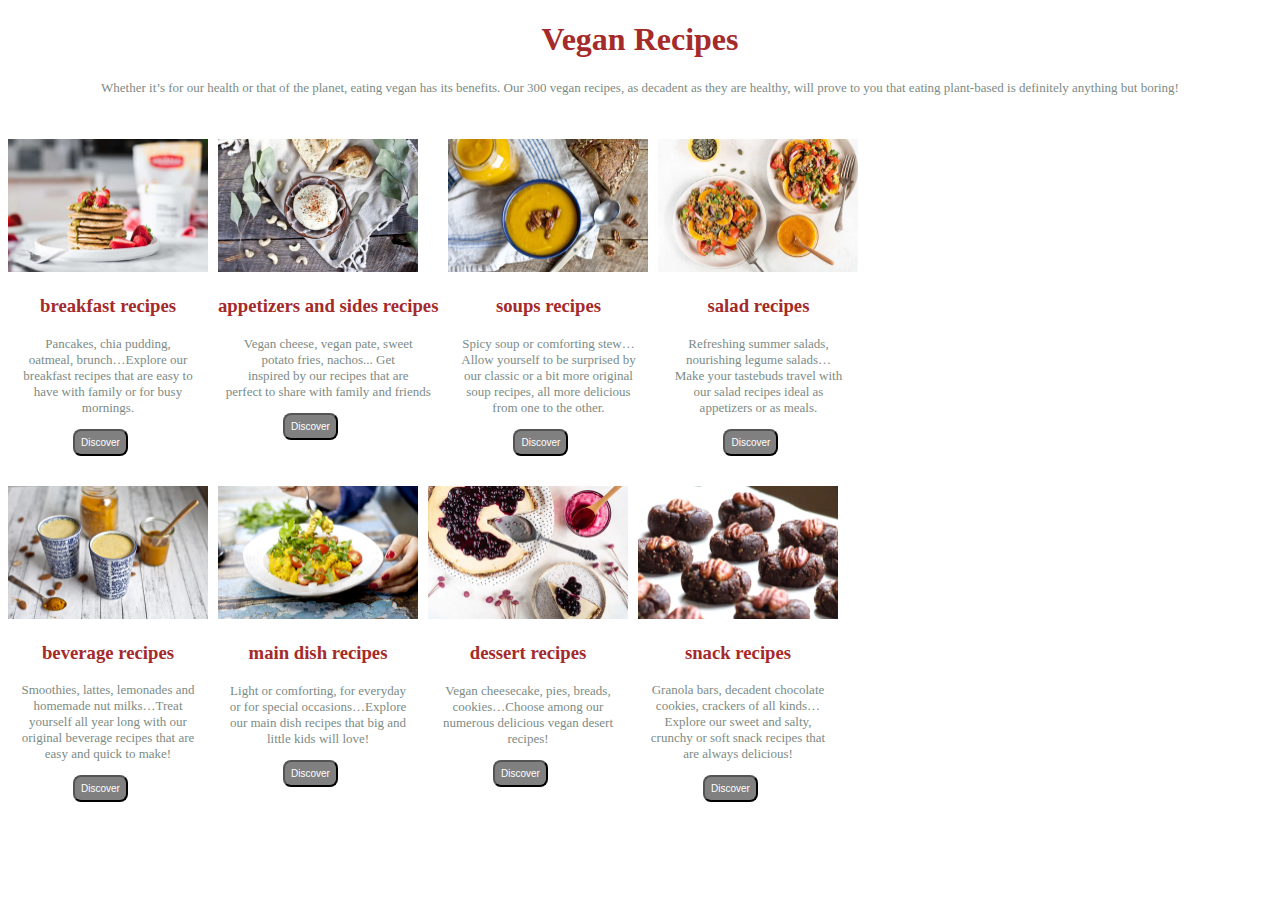
==== recipe.html @ 05775ed8 "modif" ====
<!DOCTYPE html>
<html lang="fr">
<head>
    <meta charset="UTF-8">
    <meta name="viewport" content="width=device-width, initial-scale=1.0">
    <link rel="stylesheet" href="recipe.css">
    <title>Recettes Vegan</title>
</head>
<body>

    <div>
        <h1>Vegan Recipes</h1>
        <p>Whether it’s for our health or that of the planet, eating vegan has its benefits. Our 300 vegan recipes, as decadent as they are healthy, will prove to you that eating plant-based is definitely anything but boring!
        </p>
      </div>

     <div class="container">
        <div class="dkh">
           <div class="ht">
             <div> 
                <img src="image1.webp" alt="" id="km">
             </div>

             <div>
                <h3>breakfast recipes</h3>
                 <p>Pancakes, chia pudding,<br> oatmeal, brunch…Explore our <br>breakfast recipes that are easy to<br> have with family or for busy<br> mornings.
                 </p>
                 <button>Discover</button>
             </div>
             </div>
           <div class="ht">
            <div> 
               <img src="image2 (1).avif" alt="">
            </div>
            <div>
               <h3>appetizers and sides recipes </h3>
                <p>Vegan cheese, vegan pate, sweet<br> potato fries, nachos... Get <br>inspired by our recipes that are<br> perfect to share with family and friends</p>
                <button>Discover</button>
            </div>
             </div>
          
           <div class="ht">
            <div> 
               <img src="image3.webp" alt="">
            </div>
            <div>
               <h3>soups recipes</h3>
                <p>Spicy soup or comforting stew… <br>Allow yourself to be surprised by<br> our classic or a bit more original<br> soup recipes, all more delicious<br> from one to the other.
      
                </p>
                <button>Discover</button>
            </div>
             </div>

           <div class="ht">
            <div> 
               <img src="images 4.webp" alt="">
            </div>
            <div>
               <h3>salad recipes</h3>
                <p>Refreshing summer salads, <br>nourishing legume salads…<br>Make your tastebuds travel with <br>our salad recipes ideal as<br> appetizers or as meals.
                </p>
                <button>Discover</button>
            </div>
             </div>
            </div>

               <div class="dkh1">
             <div class="dkh">
                <div class="ht">
                  <div> 
                     <img src="téléchargement1.webp" alt="">
                  </div>
                  <div>
                    <h3>beverage recipes</h3>
                      <p>
                        Smoothies, lattes, lemonades and<br> homemade nut milks…Treat<br> yourself all year long with our <br>original beverage recipes that are <br>easy and quick to make!
                      </p>
                      <button>Discover</button>
                  </div>
                  </div>
                <div class="ht">
                 <div> 
                    <img src="téléchargement2.webp" alt="">
                 </div>
                 <div>
                    <h3> main dish recipes</h3>
                     <p>Light or comforting, for everyday<br> or for special occasions…Explore<br> our main dish recipes that big and <br>little kids will love!
                     </p>
                     <button>Discover</button>
                 </div>
                  </div>
               
                <div class="ht">
                 <div> 
                    <img src="image7.webp" alt="">
                 </div>
                 <div>
                    <h3>dessert recipes</h3>
                     <p>
                        Vegan cheesecake, pies, breads, <br>cookies…Choose among our<br> numerous delicious vegan desert<br>recipes!
                     </p>
                     <button>Discover</button>
                 </div>
                  </div>
     
                <div class="ht">
                 <div> 
                    <img src="image8.webp" alt="">
                 </div>
                 <div>
                    <h3>snack recipes</h3>
                     <p>
                        Granola bars, decadent chocolate <br>cookies, crackers of all kinds…<br>Explore our sweet and salty, <br>crunchy or soft snack recipes that<br> are always delicious!
                     </p>
                     <button>Discover</button>
                 </div>
                  </div>
               </div>
         </div>
       
    </div>
</body>
</html>
---- recipe.css ----
/* body {
    font-family: Arial, sans-serif;
    margin: 0;
    padding: 0;
} */
header {
    background-color: white;
    color:#333;
    text-align: center;
    padding: 10px;
    margin: 10px;
    font-size: small;


}  
h1,h3{
    color: brown;
    text-align: center;
}

.container{
    display: flex;
    flex-wrap: wrap;
    
}
.dkh{
    display: flex;
    flex-direction: row;
    justify-content: space-around;
    gap:10px;
    margin-top:30px ;      
    /* margin-left: 10px;
    margin-right:10px; */

}
img{
    width: 200px;
    
} 


button{
    padding: 6px;
    background-color:gray;
    color: white;
    border-radius: 8px;
    margin: 0 auto;
    text-align: center;
    font-size: 10px;
    margin-left: 65px;
    
}
button:hover{
    background-color:white;
    color:black;
}
.dkh1{
    display: flex;
    flex-direction: row;
    justify-content: space-around;
    gap:20px;
}

p{
     font-size: small; 
     text-align: center;
     color: rgb(124, 139, 134);
    }


 @media screen and (max-width:600px) {
        body{
        display: flex;
        flex-direction: row;
        justify-content: space-around;
        gap:20px;
        flex-wrap: wrap;
        /* padding: 0 auto;
        margin: 0 auto;
        flex-wrap:wrap;
        margin-top: 30px;  */
}
.dkh, .dkh1{
    display: flex;
    justify-content: space-between;

}

}
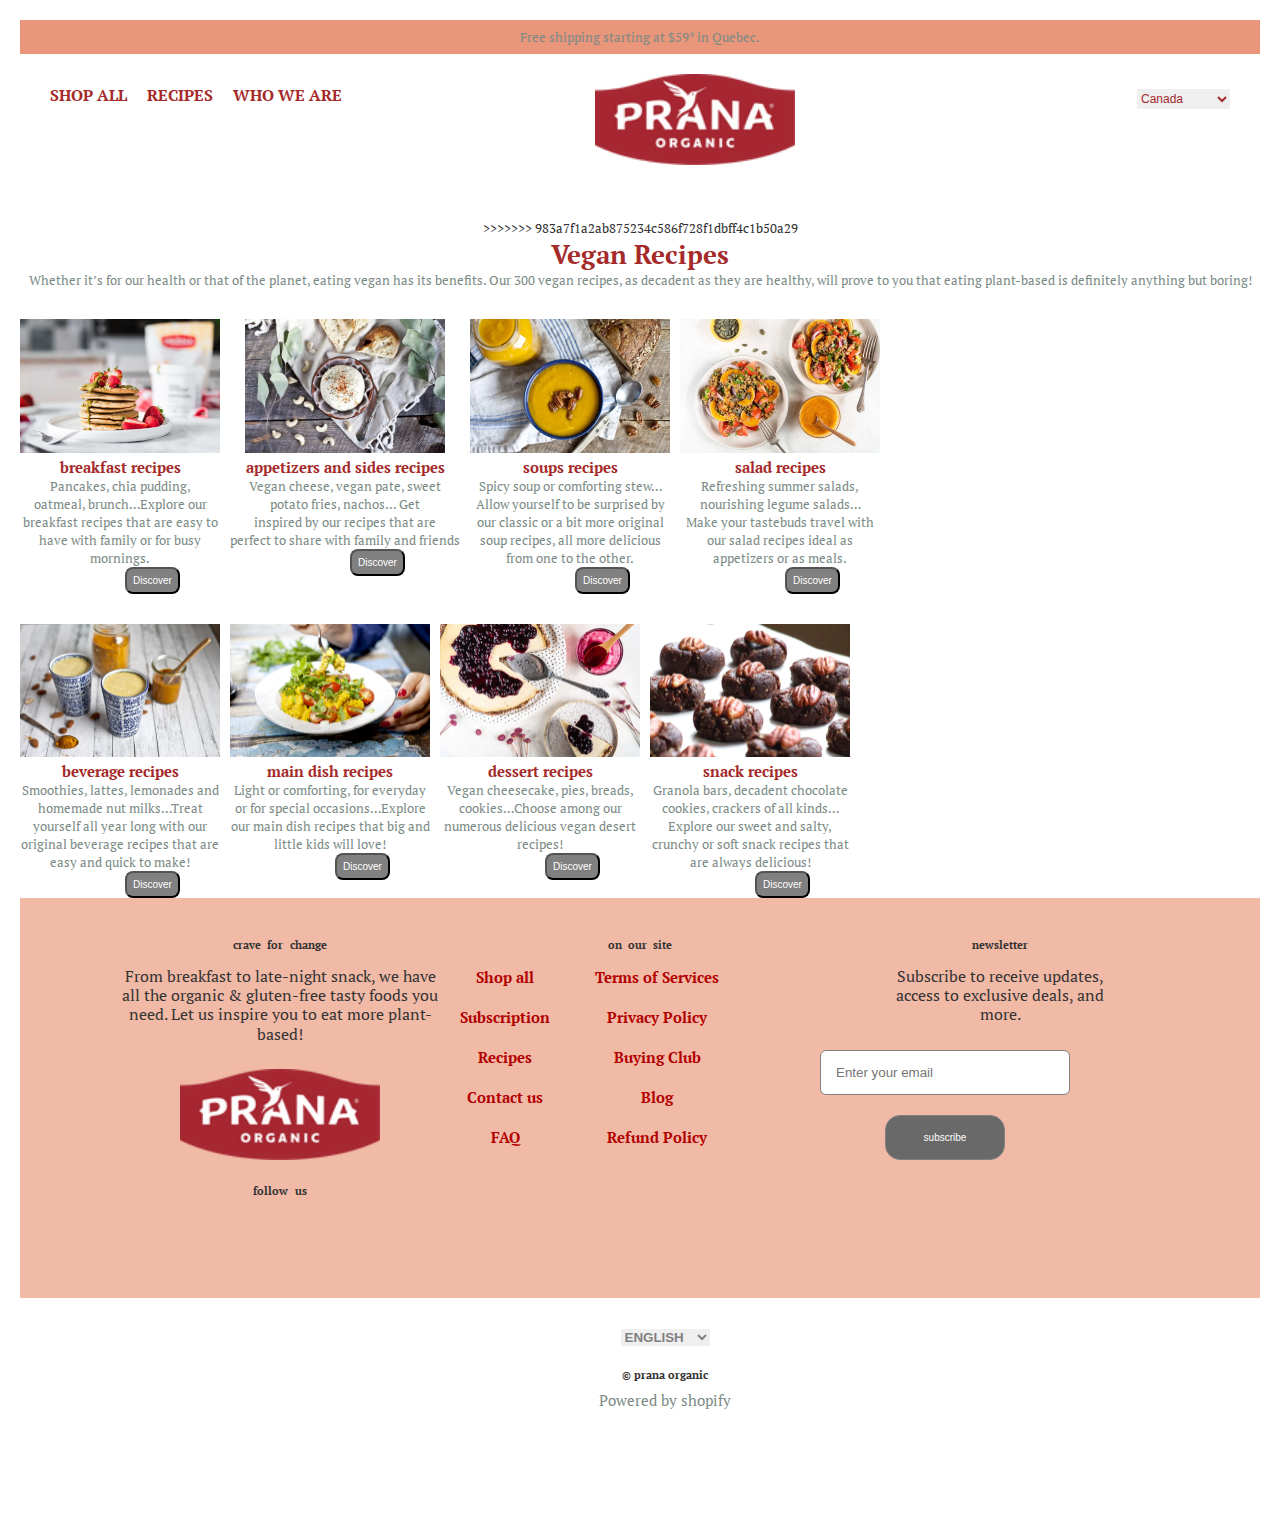
==== commit b4320102: "modif" ====
--- a/recipe.html
+++ b/recipe.html
@@ -4,11 +4,53 @@
     <meta charset="UTF-8">
     <meta name="viewport" content="width=device-width, initial-scale=1.0">
     <link rel="stylesheet" href="recipe.css">
+    <link rel="stylesheet" href="style.css">
     <title>Recettes Vegan</title>
 </head>
 <body>
-
+   <header>
+      <div class="firsthead">
+          <p>Free shipping starting at $59* in Quebec.</p>
+      </div>
+      <div class="secondhead">
+          <div class="secondheadpart1">
+              <ul>
+                  <li><a href="shop-all.html ">Shop All</a></li>
+                  <li><a href="recipe.html">Recipes</a></li>
+                  <li><a href="who-we-are.html" id="link3">Who we are</a>
+                      <!-- <ul id="list2">
+                          <p><a href="">Mission</a></p>
+                          <li><a href="">Prana Local sourcing</a></li>
+                          <li><a href="">Quebec organic oats</a></li>
+                          <li><a href="">Blog</a></li>
+                          <li><a href="">Prana & the Fairtrade <br> movement</a></li>
+
+<<<<<<< HEAD
     <div>
+=======
+                      </ul> -->
+                  </li>
+              </ul>
+          </div>
+          <div class="secondheadpart2">
+              <img src="ImageAcceuil/logo.png" alt="">
+          </div>
+          <div class="secondheadpart3">
+              <ul>
+                  <li><i class="fa-solid fa-location-dot"></i></li>
+                  <li><i class="fa-solid fa-user"></i></li>
+                  <li><i class="fa-solid fa-magnifying-glass"></i></li>
+                  <li><i class="fa-solid fa-bag-shopping"></i></li>
+              </ul>
+              <select name="Country" id="country">
+                  <option value="canada">Canada</option>
+                  <option value="united states">United States</option>
+              </select>
+          </div>
+      </div>
+  </header>
+    <header>
+>>>>>>> 983a7f1a2ab875234c586f728f1dbff4c1b50a29
         <h1>Vegan Recipes</h1>
         <p>Whether it’s for our health or that of the planet, eating vegan has its benefits. Our 300 vegan recipes, as decadent as they are healthy, will prove to you that eating plant-based is definitely anything but boring!
         </p>
@@ -120,5 +162,63 @@
          </div>
        
     </div>
+    <footer>
+      <div class="lastpart">
+          <div class="content">
+              <div class="content1" id="change">
+                  <h5 id="heading1">crave for change</h5>
+                  <p>From breakfast to late-night snack, we have <br> all the organic & gluten-free tasty foods you
+                      <br> need. Let us inspire you to eat more plant- <br> based!
+                  </p>
+                  <img src="ImageAcceuil/logo.png" alt="">
+                  <h5 id="heading2">follow us</h5>
+                  <ul>
+                      <li><a href="https://www.facebook.com/pranafoods.ca/"><i
+                                  class="fa-brands fa-facebook-f"></i></a></li>
+                      <li><a href="https://www.instagram.com/pranafoods.ca/"><i
+                                  class="fa-brands fa-instagram"></i></a></li>
+                      <li><a href="https://www.linkedin.com/company/pranaorganic/"><i
+                                  class="fa-brands fa-linkedin"></i></a></li>
+                  </ul>
+              </div>
+              <div class="content1" id="site">
+                  <h5 id="heading1">on our site</h5>
+                  <div class="site-item">
+                      <ul>
+                          <li><a href="">Shop all</a></li>
+                          <li><a href="">Subscription</a></li>
+                          <li><a href="">Recipes</a></li>
+                          <li><a href="">Contact us</a></li>
+                          <li><a href="">FAQ</a></li>
+                      </ul>
+                      <ul>
+                          <li><a href="">Terms of Services</a></li>
+                          <li><a href="">Privacy Policy</a></li>
+                          <li><a href="">Buying Club</a></li>
+                          <li><a href="">Blog</a></li>
+                          <li><a href="">Refund Policy</a></li>
+                      </ul>
+                  </div>
+              </div>
+              <div class="content1" id="newsletter">
+                  <h5 id="heading1">newsletter</h5>
+                  <p>Subscribe to receive updates, <br> access to exclusive deals, and <br> more.</p>
+                  <div class="submision">
+                      <input type="email" placeholder="Enter your email">
+                      <button type="submit">subscribe</button>
+                  </div>
+              </div>
+          </div>
+      </div>
+      <div class="lastpart1">
+          <select name="cars" id="cars">
+              <option value="volvo">English</option>
+              <option value="saab">english</option>
+              <option value="mercedes">francais</option>
+          </select>
+          <h5> &copy; prana organic</h5>
+          <p>Powered by shopify</p>
+      </div>
+  </footer>
 </body>
 </html>--- a/style.css
+++ b/style.css
@@ -0,0 +1,911 @@
+@import url('https://fonts.googleapis.com/css2?family=PT+Serif&display=swap');
+
+* {
+    margin: 0;
+    padding: 0;
+    box-sizing: border-box;
+}
+
+body {
+    font-family: 'PT Serif', serif;
+}
+
+
+header {}
+
+header .firsthead {
+    background-color: darksalmon;
+    padding: 8px;
+}
+
+
+header .firsthead p {
+    text-align: center;
+}
+
+header .secondhead {
+    display: flex;
+    flex-direction: row;
+    justify-content: space-between;
+    margin: 20px 30px;
+}
+
+header .secondhead .secondheadpart1 ul {
+    display: flex;
+    flex-direction: row;
+    gap: 20px;
+    font-weight: bold;
+    padding: 10px 0;
+    font-size: 16px;
+    text-transform: uppercase;
+}
+
+/* header .secondhead .secondheadpart1 ul  #link3  #list2{
+   display: flex;
+   flex-direction: column;
+   display: none;
+} */
+
+header .secondhead .secondheadpart3 {
+    display: flex;
+    flex-direction: row;
+    gap: 30px;
+}
+
+header .secondhead .secondheadpart3 ul {
+    display: flex;
+    flex-direction: row;
+    gap: 20px;
+    padding: 10px 0;
+}
+
+header .secondhead .secondheadpart3 select {
+    font-size: 12px;
+    height: 20px;
+    border: none;
+    color: brown;
+    margin: 15px 0;
+}
+
+header .secondhead ul li {
+    list-style: none;
+    text-decoration: none;
+}
+
+header .secondhead ul li a {
+    color: brown;
+    text-decoration: none;
+}
+
+header .secondhead .secondheadpart3 ul .fa-solid {
+    color: brown;
+}
+
+
+/* ------------------------------------------------------------------------ Main------------------------------------------------------------------------------------------ */
+
+/* ----------------------------------------------------------------------- Main section banniere ------------------------------------------------------------------------ */
+
+
+
+main .bannier .bannier-bg {
+    width: 100%;
+    height: 460px;
+    max-height: 800px;
+    background-image: url(ImageAcceuil/banniere.jpeg);
+    background-size: cover;
+    background-repeat: no-repeat;
+    background-position: center center;
+    position: relative;
+    overflow: hidden;
+}
+
+.bannier .bannier-bg .bannier-button {
+    color: white;
+    background-color: dimgray;
+    border-radius: 50px;
+    border: 1px solid dimgray;
+    width: 110px;
+    height: 42px;
+    position: absolute;
+    top: 355px;
+    left: 65px;
+}
+
+.bannier p {
+    width: 50px;
+    height: 50px;
+    border-radius: 50%;
+    background-color: white;
+    position: absolute;
+    left: 645px;
+    bottom: 2px;
+    text-align: center;
+    box-shadow: 0 0 20px rgb(69, 68, 68);
+}
+
+.bannier p .fa-solid {
+    position: absolute;
+    left: 16px;
+    top: 17px;
+    margin: auto;
+    color: brown;
+}
+
+/* -----------------------------------------------------Main section nutriment----------------------------------- */
+
+.nutriment {
+    position: relative;
+    overflow: hidden;
+
+}
+
+.nutriment h2 {
+    padding: 80px;
+    padding-bottom: 30px;
+    text-align: center;
+    color: brown;
+}
+
+.nutriment .container {
+    display: flex;
+    justify-content: center;
+
+}
+
+@keyframes slideimage {
+    /* 0%   {background-color: red;}
+    25%  {background-color: yellow;}
+    50%  {background-color: blue;}
+    100% {background-color: green;} */
+
+    0% {
+        background-image: url(images/1.jpeg);
+        background-size: cover;
+    }
+
+    20% {
+        background-image: url(images/2.jpeg);
+        background-size: cover;
+    }
+
+    15% {
+        background-image: url(images/3.jpeg);
+        background-size: cover;
+    }
+
+    20% {
+        background-image: url(images/4.jpeg);
+        background-size: cover;
+    }
+
+    5% {
+        background-image: url(images/5.jpeg);
+        background-size: cover;
+    }
+
+    25% {
+        background-image: url(images/6.jpeg);
+        background-size: cover;
+    }
+
+    50% {
+        background-image: url(images/7.jpeg);
+        background-size: cover;
+    }
+
+    100% {
+        background-image: url(images/8.jpeg);
+        background-size: cover;
+    }
+}
+
+
+
+.nutriment .container .card {
+    width: 260px;
+    /* height: 400px; */
+    margin: 30px;
+}
+
+.nutriment .container .card .img {
+    height: 250px;
+    margin-bottom: 30px;
+    position: relative;
+    overflow: hidden;
+    animation-name: slideimage;
+    animation-duration: 5s;
+    animation-timing-function: ease;
+    /* animation-delay: 4s; */
+    /* transition: width 2s; */
+    /* animation: myanimate  5s ease; */
+}
+
+
+.nutriment .container .card .para {
+    background-color: white;
+    width: 70px;
+    height: 25px;
+    display: flex;
+    justify-content: center;
+    align-items: center;
+    position: absolute;
+    top: 10px;
+    left: 10px;
+    font-size: 15px;
+    font-weight: bold;
+
+}
+
+.nutriment .container .card .img1 {
+    background-image: url(ImageAcceuil/organic11.jpeg);
+    background-size: cover;
+}
+
+.nutriment .container .card .img1:hover {
+    background-image: url(ImageAcceuil/organic1.jpeg);
+    background-size: cover;
+    transition: 2s;
+}
+
+.nutriment .container .card .img2 {
+    background-image: url(ImageAcceuil/organic2.jpeg);
+    background-size: cover;
+}
+
+.nutriment .container .card .img2:hover {
+    background-image: url(ImageAcceuil/organic3.jpeg);
+    background-size: cover;
+    transition: 2s;
+}
+
+.nutriment .container .card .img3 {
+    background-image: url(ImageAcceuil/organic3.jpeg);
+    background-size: cover;
+}
+
+.nutriment .container .card .img3:hover {
+    background-image: url(ImageAcceuil/organic2.jpeg);
+    background-size: cover;
+    transition: 2s;
+}
+
+.nutriment .container .card .img4 {
+    background-image: url(ImageAcceuil/organic11.jpeg);
+    background-size: cover;
+}
+
+.nutriment .container .card .img4:hover {
+    background-image: url(ImageAcceuil/organic4.jpeg);
+    background-size: cover;
+    transition: 2s;
+}
+
+.nutriment .container .card h5 {
+    /* font-weight: bold; */
+    font-size: 20px;
+    color: #404040;
+}
+
+.nutriment .container .card h5,
+.nutriment .container .card p {
+    text-align: center;
+}
+
+.nutriment .container .card p {
+    color: brown;
+}
+
+.nutriment .container .card .soulign {
+    color: #404040;
+    text-decoration: line-through;
+}
+
+.nutriment .right,
+.nutriment .left {
+    color: rgb(232, 229, 229);
+    font-size: 2rem;
+    position: absolute;
+    top: 35%;
+    transform: translateY(-40%);
+
+}
+
+.right {
+    right: 0.5rem;
+}
+
+.left {
+    left: 0.5rem;
+}
+
+
+/* ----------------------------------------------------------------------- product ------------------------------------------------------------------------ */
+
+.product {
+    margin-top: 50px;
+    margin-bottom: 30px;
+}
+
+.product .button {
+    text-align: center;
+    position: relative;
+    overflow: hidden;
+    margin-bottom: 70px;
+}
+
+.product .button .nutriment-button {
+    color: white;
+    background-color: dimgray;
+    border-radius: 30px;
+    border: 1px solid dimgray;
+    width: 180px;
+    height: 50px;
+}
+
+.product .productlocal {
+    display: grid;
+    grid-template-columns: 1fr 1fr 1fr;
+    grid-template-rows: 500px;
+    gap: 30px;
+    margin: 30px;
+    position: relative;
+    overflow: hidden;
+}
+
+
+.product .productlocal #cook {
+    width: 100%;
+    background-image: url(ImageAcceuil/chef.jpeg);
+    background-size: cover;
+    background-repeat: no-repeat;
+    background-position: center center;
+    transition: 2s;
+}
+
+.product .productlocal #cook:hover {
+    transform: scale(1.1);
+}
+
+.product .productlocal #breakfast {
+    background-image: url(ImageAcceuil/breakfast.jpeg);
+    background-size: cover;
+    background-repeat: no-repeat;
+    background-position: center center;
+    transition: 2s;
+}
+
+.product .productlocal #breakfast:hover {
+    transform: scale(1.1);
+}
+
+.product .productlocal #snacking {
+    background-image: url(ImageAcceuil/snacking.jpeg);
+    background-size: cover;
+    background-repeat: no-repeat;
+    background-position: center center;
+    transition: 2s;
+}
+
+.product .productlocal #snacking:hover {
+    transform: scale(1.1);
+}
+
+.product .productlocal #cook .productpara {
+    position: absolute;
+    top: 350px;
+    left: 50px;
+}
+
+.product #breakfast .productpara {
+    position: absolute;
+    top: 350px;
+    left: 490px;
+}
+
+.product .productlocal #snacking .productpara {
+    position: absolute;
+    top: 350px;
+    left: 930px;
+}
+
+.product .productlocal #cook .productpara h5,
+.product .productlocal #breakfast .productpara h5,
+.product .productlocal #snacking .productpara h5 {
+    color: white;
+    font-size: 1.2rem;
+    font-weight: bold;
+}
+
+.product .productlocal #cook .productpara .product-button,
+.product .productlocal #breakfast .productpara .product-button,
+.product .productlocal #snacking .productpara .product-button {
+    color: dimgray;
+    background-color: white;
+    border-radius: 15px;
+    border: 1px solid white;
+    padding: 10px 25px;
+    margin-top: 20px;
+}
+
+
+.product .agricult .bg-imagricult {
+    width: 100%;
+    height: 500px;
+    background-image: url(ImageAcceuil/grown.jpeg);
+    background-size: cover;
+    background-repeat: no-repeat;
+    background-position: center center;
+    background-attachment: fixed;
+    position: relative;
+    overflow: hidden;
+}
+
+.product .agricult .bg-imagricult .content-paragricult {
+    text-align: center;
+    background-color: white;
+    width: 30%;
+    height: 270px;
+    margin: auto;
+    position: absolute;
+    top: 150px;
+    left: 450px;
+    padding: 40px 30px;
+}
+
+.product .agricult .bg-imagricult .content-paragricult h5 {
+    font-size: 17px;
+    font-weight: bold;
+}
+
+.product .agricult .bg-imagricult .content-paragricult p {
+    font-size: 15px;
+}
+
+.product .agricult .bg-imagricult .content-paragricult .para {
+    padding: 20px 0;
+}
+
+.product .agricult .bg-imagricult .content-paragricult .para-underline {
+    border-bottom: 1px solid black;
+}
+
+.product .agricult .bg-imagricult .content-paragricult .para-underline:hover {
+    border-bottom: none;
+
+}
+
+/* ----------------------------------------------------------------------- Customer ------------------------------------------------------------------------ */
+
+
+.customer-speak {
+    background-color: whitesmoke;
+    /* padding: 50px 260px; */
+    padding: 50px 260px 0 260px;
+    position: relative;
+    overflow: hidden;
+}
+
+
+.customer-speak .customer .para-customer #red {
+    text-align: center;
+    color: #b30000;
+    font-weight: bold;
+    font-size: 28px;
+    word-spacing: 0.2rem;
+}
+
+.customer-speak .customer .para-customer #blue {
+    text-align: center;
+    color: #121254;
+    font-weight: bold;
+    font-size: 30px;
+}
+
+
+
+.customer-speak .right {
+    color: rgb(232, 229, 229);
+    font-size: 2rem;
+    position: absolute;
+    top: 35%;
+    right: 10rem;
+    transform: translateY(-40%);
+}
+
+.customer-speak .left {
+    color: rgb(232, 229, 229);
+    font-size: 2rem;
+    position: absolute;
+    top: 35%;
+    left: 10rem;
+    transform: translateY(-40%);
+}
+
+.customer-speak .customer-product .product-item {
+    display: grid;
+    grid-template-columns: 1fr 1fr 1fr 1fr 1fr 1fr 1fr 1fr 1fr;
+    grid-template-rows: 500px;
+    gap: 7px;
+    padding-top: 25px;
+    position: relative;
+    overflow: hidden;
+    /* animation: slider 12s infinite ease-in-out; */
+}
+
+@keyframes slider {
+    0% {
+        transform: translateX(2em);
+    }
+
+    11% {
+        /* transform: translateX(5); */
+        transform: translateX(10em);
+    }
+
+    12% {
+        transform: translateX(5);
+    }
+
+    11% {
+        transform: translateX(5);
+    }
+
+    11% {
+        transform: translateX(5);
+    }
+
+    11% {
+        transform: translateX(5);
+    }
+
+    11% {
+        transform: translateX(5);
+    }
+
+    11% {
+        transform: translateX(5);
+    }
+
+    11% {
+        transform: translateX(5);
+    }
+
+    100% {
+        transform: translateX(5);
+    }
+}
+
+.customer-speak .customer-product .product-item .items img {
+    width: 250px;
+    height: 220px;
+    position: relative;
+    /* overflow: hidden; */
+    animation: slider 12s 2 normal;
+}
+
+.customer-speak .customer-product .product-item .items .para-customer {
+    text-align: center;
+    padding-top: 7px;
+}
+
+.customer-speak .customer-product .product-item .items .para-customer h5 {
+    color: #121254;
+    font-size: 18px;
+    font-weight: bold;
+    /* text-align: start; */
+}
+
+.customer-speak .customer-product .product-item .items .para-customer h6 {
+    color: #b30000;
+    font-size: 16px;
+    font-weight: bold;
+    padding-top: 17px;
+}
+
+.customer-speak .customer-product .product-item .items .para-customer p i {
+    color: #f6a2b3;
+}
+
+.customer-speak .customer-product .product-item .items .para-customer #p1 {
+    font-size: 18px;
+}
+
+.customer-speak .customer-product .product-item .items .para-customer span {
+    font-size: 15px;
+}
+
+/* ----------------------------------------------------------------------- delicious ------------------------------------------------------------------------ */
+
+.delicious {
+    margin: 70px 0;
+}
+
+.delicious .delicious-recipes {
+    width: 100%;
+    height: 670px;
+    background-image: url(ImageAcceuil/bannire-delicious.jpeg);
+    background-size: cover;
+    background-position: center center;
+    padding: 40px 200px;
+    position: relative;
+    overflow: hidden;
+}
+
+.delicious .delicious-recipes h3 {
+    text-align: center;
+    color: #b30000;
+    padding-bottom: 35px;
+}
+
+.delicious .delicious-recipes button {
+    text-align: center;
+    position: absolute;
+    left: 650px;
+    background-color: white;
+    padding: 8px 17px;
+    border: 2px solid black;
+    border-radius: 10px;
+    margin-top: 50px;
+}
+
+.delicious .delicious-recipes .delicious-list {
+    display: grid;
+    grid-template-columns: 1fr 1fr 1fr;
+    grid-template-rows: 400px;
+    gap: 80px;
+    position: relative;
+    overflow: hidden;
+    /* background-color: white; */
+}
+
+.delicious .delicious-recipes .delicious-list .delicious-item img {
+    width: 270px;
+    height: 250px;
+    position: relative;
+    overflow: hidden;
+}
+
+.delicious .delicious-recipes .delicious-list .delicious-item .paradelicious {
+    background-color: white;
+    position: absolute;
+    top: 250px;
+    padding: 10px;
+}
+
+.delicious .delicious-recipes .delicious-list .delicious-item #para1 {
+    padding: 10px 49px 10px 10px;
+}
+
+
+.delicious .delicious-recipes .delicious-list .delicious-item #para2 {
+    padding: 10px 65px 10px 10px;
+}
+
+.delicious .delicious-recipes .delicious-list .delicious-item .paradelicious p {
+    color: whitesmoke;
+}
+
+/* ----------------------------------------------------------------------- about-us ------------------------------------------------------------------------ */
+
+.about-us {
+    margin-bottom: 70px;
+}
+
+.about-us .about .content1 {
+    display: grid;
+    grid-template-columns: 1fr 1fr;
+    grid-template-rows: 500px;
+    padding: 0 70px;
+}
+
+.about-us .about .content1 img {
+    width: 550px;
+    height: 500px;
+}
+
+.about-us .about .content1 .aboutpara {
+    padding-top: 200px;
+}
+
+.about-us .about .aboutpara #heading1 {
+    margin-bottom: 30px;
+    color: #b30000;
+}
+
+.about-us .about .aboutpara p {
+    font-size: 15px;
+    line-height: 1.2rem;
+    color: grey;
+}
+
+.about-us .about .aboutpara #heading2 {
+    margin-top: 40px;
+    color: #b30000;
+}
+
+.about-us .about .content2 {
+    display: grid;
+    grid-template-columns: 1fr 1fr 1fr;
+    grid-template-rows: 50px;
+    gap: 20px;
+    padding: 50px 530px 0 530px;
+}
+
+.about-us .about .content2 a {
+    text-decoration: none;
+    color: grey;
+}
+
+.about-us .about .content2 #link1 {
+    text-decoration: underline;
+    color: #b30000;
+    font-weight: bolder;
+    font-size: 20px;
+}
+
+/* ----------------------------------------------------------------------- join ------------------------------------------------------------------------ */
+
+.join .join-part {
+    width: 100%;
+    height: 470px;
+    background-image: url(ImageAcceuil/banniere-familly.jpeg);
+    background-size: cover;
+    /* background-repeat: no-repeat; */
+    background-position: center center;
+}
+
+.join .join-part .join-content {
+    text-align: center;
+    color: white;
+    padding: 150px 0;
+}
+
+.join .join-part .join-content .join1 p {
+    padding: 30px 0;
+    font-size: 15px;
+    line-height: 1.2rem;
+}
+
+.join .join-part .join-content .join2{
+    display: flex;
+    flex-direction: row;
+} 
+
+.join .join-part .join-content .join2 input {
+    width: 380px;
+    height: 46px;
+    border: 1px solid #009999;
+    border-radius: 10px;
+    outline: none;
+}
+
+.join .join-part .join-content .join2 input::placeholder {
+    padding-left: 15px;
+}
+
+.join .join-part .join-content .join2 button {
+    width: 120px;
+    height: 46px;
+    background-color: white;
+    border: 1px solid white;
+    border-radius: 17px;
+    margin-left: 15px;
+}
+
+/* ----------------------------------------------------------------------- footer ------------------------------------------------------------------------ */
+
+footer .lastpart {
+    width: 100%;
+    height: 400px;
+    background-color: #f1baa7;
+    padding: 40px 80px;
+}
+
+footer .lastpart .content {
+    display: grid;
+    grid-template-columns: 1fr 1fr 1fr;
+    grid-template-rows: 600px;
+}
+
+footer .lastpart .content .content1 #heading1 {
+    padding-bottom: 15px;
+    color: rgb(53, 52, 52);
+    word-spacing: 0.2rem;
+}
+
+footer .lastpart .content .content1 p {
+    padding-bottom: 25px;
+    color: rgb(53, 52, 52);
+    font-size: 16px;
+    line-height: 1.2rem;
+}
+
+footer .lastpart .content .content1 #heading2 {
+    padding: 20px 0;
+    color: rgb(53, 52, 52);
+    word-spacing: 0.2rem;
+}
+
+footer .lastpart .content .content1 ul {
+    display: flex;
+    flex-direction: row;
+    gap: 20px;
+}
+
+footer .lastpart .content .content1 ul li {
+    list-style: none;
+}
+
+footer .lastpart .content .content1 ul li a {
+    color: rgb(53, 52, 52);
+}
+
+
+footer .lastpart .content .content1 .site-item{
+    display: flex;
+    flex-direction: row;
+    gap: 45px;
+ }
+
+ footer .lastpart .content .content1  .site-item ul{
+    display: flex;
+    flex-direction: column;
+ }
+
+ footer .lastpart .content .content1  .site-item ul a{
+    text-decoration: none;
+    font-size: 15px;
+    color: #b30000;
+    font-weight: bolder;
+ }
+
+ footer .lastpart .content .content1  .site-item ul a:hover{
+    color: rgb(53, 52, 52);
+ }
+
+ footer .lastpart .content .content1 .submision{
+  display: flex;
+  flex-direction: column;
+  gap: 20px;
+ }
+
+ footer .lastpart .content .content1 .submision input{
+    width: 250px;
+    height: 45px;
+    border: 1px solid grey;
+    border-radius: 6px;
+    outline: none;
+   }
+
+   footer .lastpart .content .content1 .submision input::placeholder{
+     padding-left: 15px;
+   }
+
+   footer .lastpart .content .content1 .submision button{
+    width: 120px;
+    height: 45px;
+    border: 1px solid grey;
+    border-radius: 15px;
+    background-color: dimgrey;
+    color: white;
+   }
+
+
+footer .lastpart1 {
+    padding-left: 50px;
+    padding-top: 30px;
+}
+
+footer .lastpart1 select {
+    color: grey;
+    border: none;
+    font-weight: bolder;
+    margin-bottom: 22px;
+    text-transform: uppercase;
+}
+
+footer .lastpart1 p {
+    margin-top: 8px;
+    font-size: 15px;
+}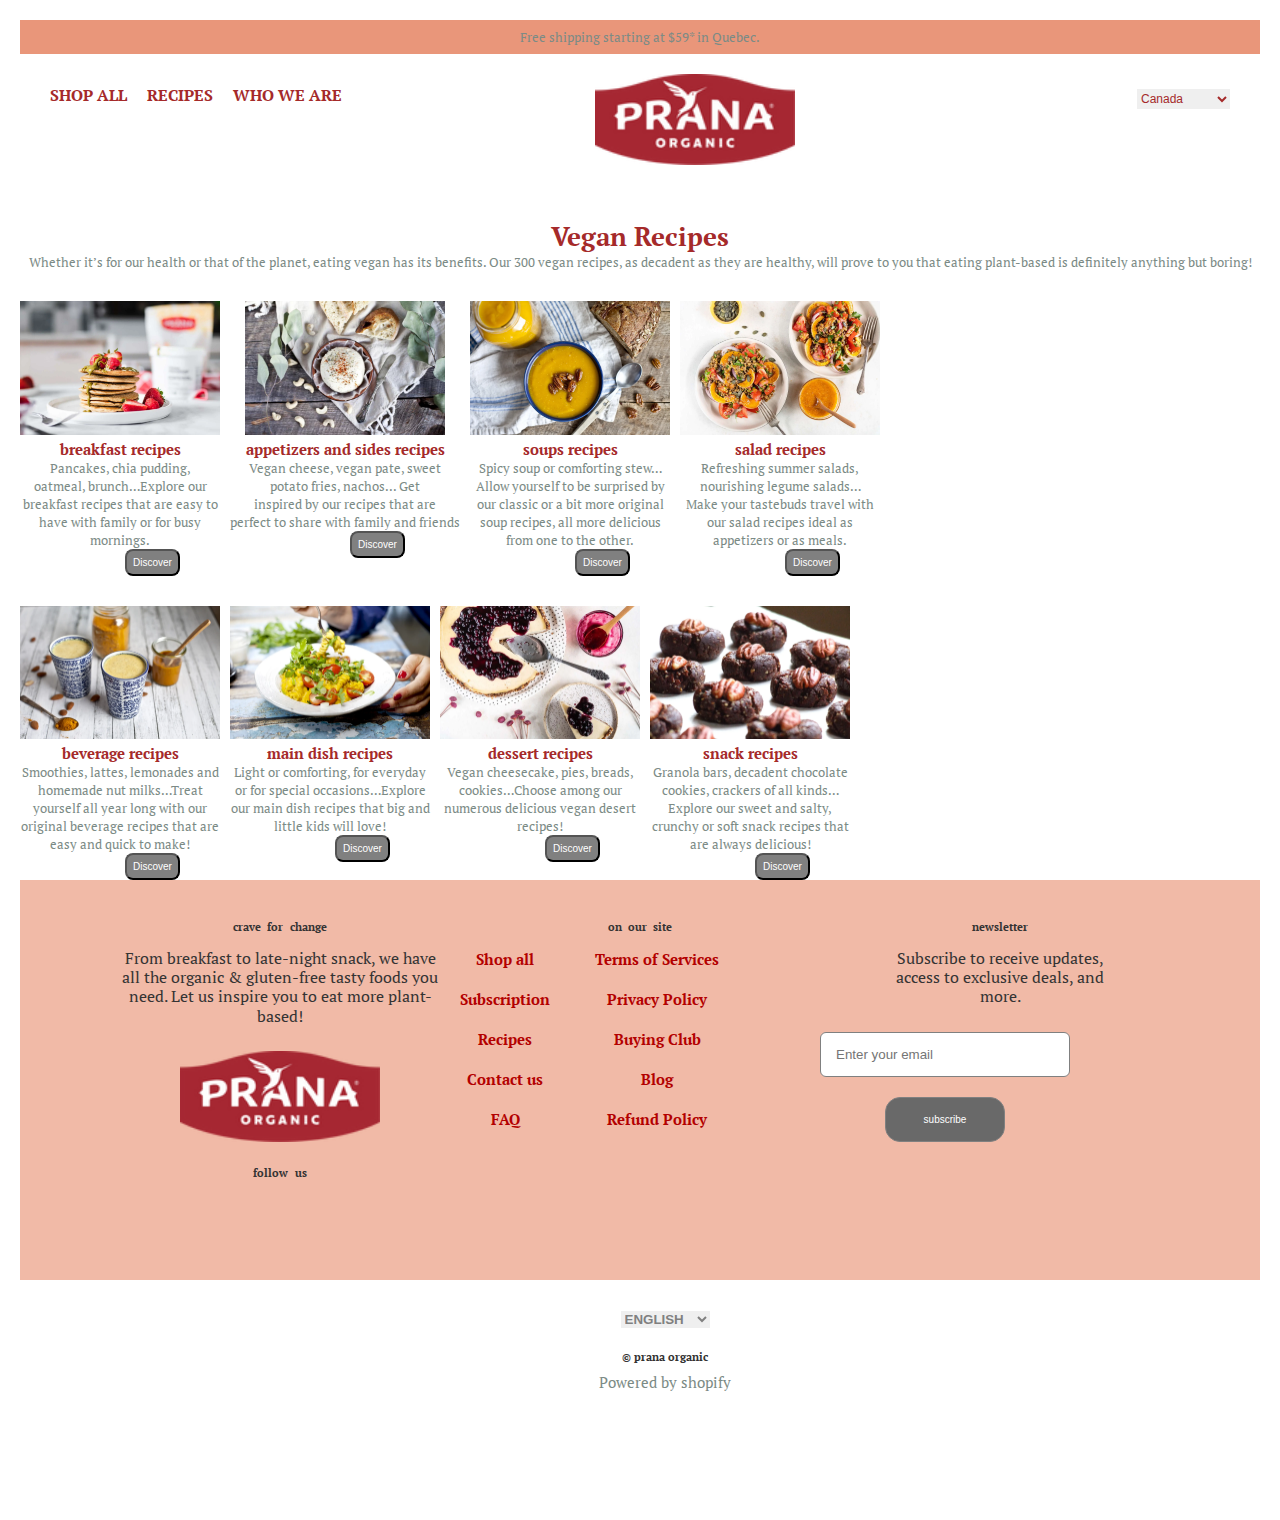
==== commit ca2af766: "modif1" ====
--- a/recipe.html
+++ b/recipe.html
@@ -50,7 +50,6 @@
       </div>
   </header>
     <header>
->>>>>>> 983a7f1a2ab875234c586f728f1dbff4c1b50a29
         <h1>Vegan Recipes</h1>
         <p>Whether it’s for our health or that of the planet, eating vegan has its benefits. Our 300 vegan recipes, as decadent as they are healthy, will prove to you that eating plant-based is definitely anything but boring!
         </p>
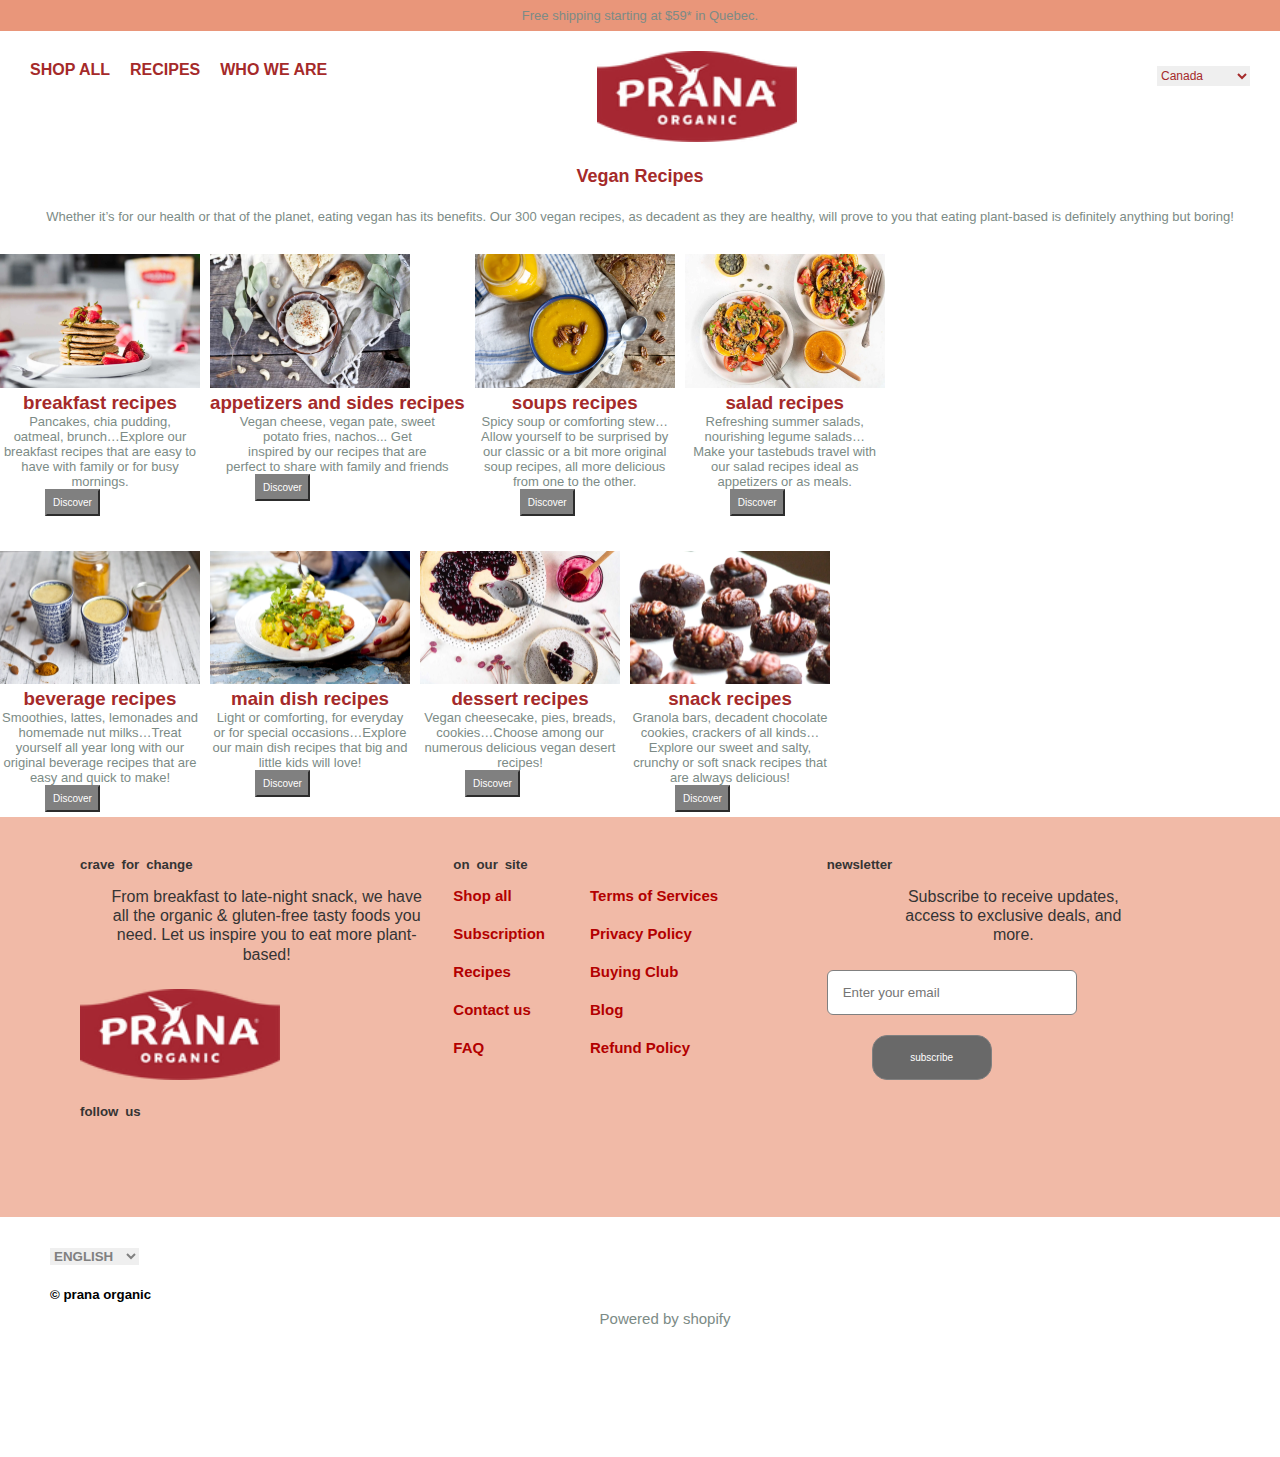
==== commit 7dccba4f: "modif" ====
--- a/recipe.html
+++ b/recipe.html
@@ -49,8 +49,7 @@
           </div>
       </div>
   </header>
-    <header>
-        <h1>Vegan Recipes</h1>
+        <h1>Vegan Recipes</h1><br>
         <p>Whether it’s for our health or that of the planet, eating vegan has its benefits. Our 300 vegan recipes, as decadent as they are healthy, will prove to you that eating plant-based is definitely anything but boring!
         </p>
       </div>
--- a/recipe.css
+++ b/recipe.css
@@ -1,21 +1,13 @@
- /* body {
+*{
     font-family: Arial, sans-serif;
     margin: 0;
     padding: 0;
-} */
-header {
-    background-color: white;
-    color:#333;
-    text-align: center;
-    padding: 10px;
-    margin: 10px;
-    font-size: small;
+} 
 
-
-}  
 h1,h3{
     color: brown;
     text-align: center;
+    
 }
 
 .container{
@@ -37,22 +29,28 @@
     width: 200px;
     
 } 
+h1{
+    font-size: large;
+    
+}
 
 
 button{
     padding: 6px;
     background-color:gray;
     color: white;
-    border-radius: 8px;
+    border-radius:0%;
     margin: 0 auto;
     text-align: center;
     font-size: 10px;
-    margin-left: 65px;
+    margin-left: 45px;
+    margin-bottom: 5px;
+    border-color:gray;
     
 }
 button:hover{
     background-color:white;
-    color:black;
+    color:grey;
 }
 .dkh1{
     display: flex;
@@ -68,7 +66,7 @@
     }
 
 
- @media screen and (max-width:600px) {
+ @media screen and(max-width:600px) {
         body{
         display: flex;
         flex-direction: row;
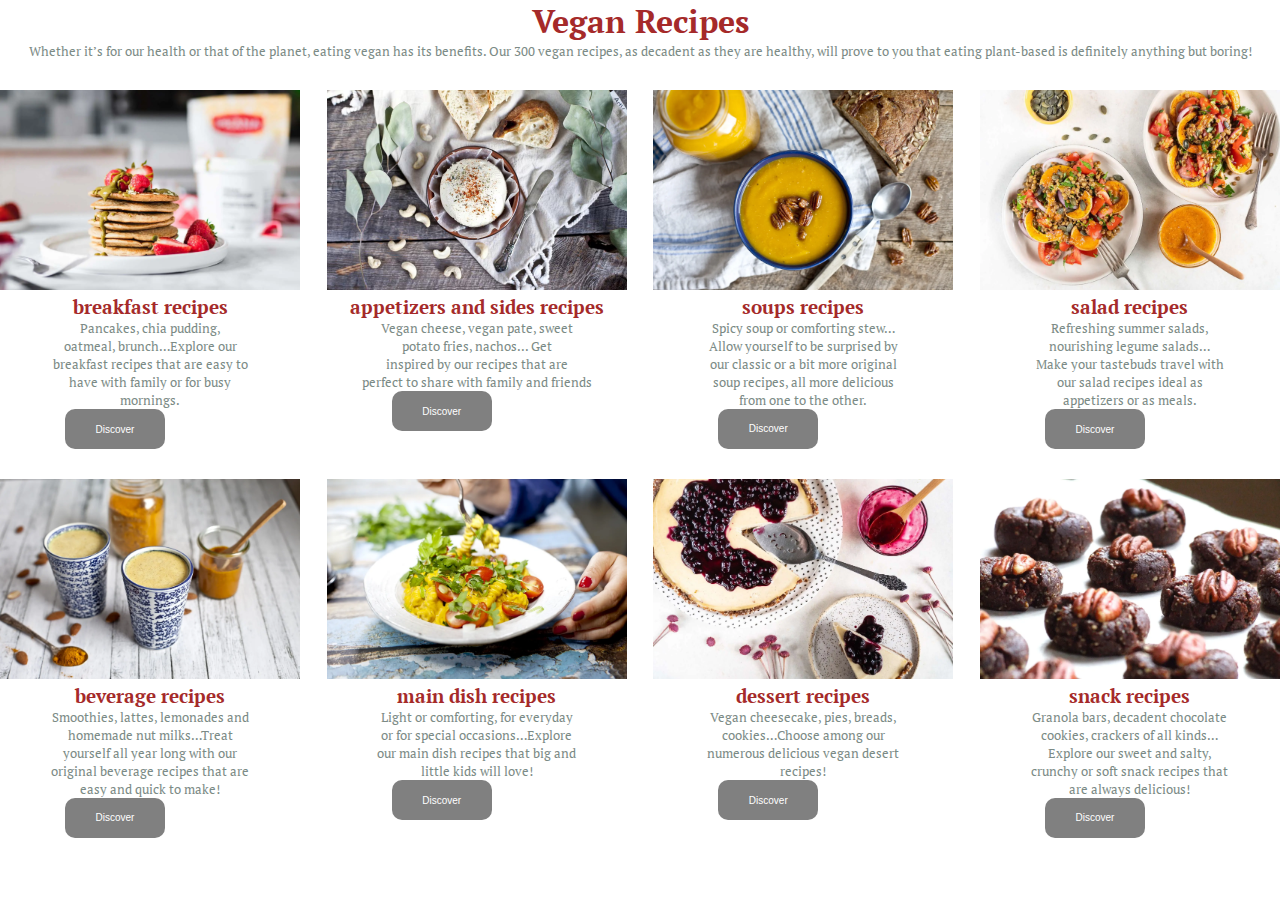
==== commit 578ac980: "modiy" ====
--- a/recipe.html
+++ b/recipe.html
@@ -8,48 +8,8 @@
     <title>Recettes Vegan</title>
 </head>
 <body>
-   <header>
-      <div class="firsthead">
-          <p>Free shipping starting at $59* in Quebec.</p>
-      </div>
-      <div class="secondhead">
-          <div class="secondheadpart1">
-              <ul>
-                  <li><a href="shop-all.html ">Shop All</a></li>
-                  <li><a href="recipe.html">Recipes</a></li>
-                  <li><a href="who-we-are.html" id="link3">Who we are</a>
-                      <!-- <ul id="list2">
-                          <p><a href="">Mission</a></p>
-                          <li><a href="">Prana Local sourcing</a></li>
-                          <li><a href="">Quebec organic oats</a></li>
-                          <li><a href="">Blog</a></li>
-                          <li><a href="">Prana & the Fairtrade <br> movement</a></li>
-
-<<<<<<< HEAD
-    <div>
-=======
-                      </ul> -->
-                  </li>
-              </ul>
-          </div>
-          <div class="secondheadpart2">
-              <img src="ImageAcceuil/logo.png" alt="">
-          </div>
-          <div class="secondheadpart3">
-              <ul>
-                  <li><i class="fa-solid fa-location-dot"></i></li>
-                  <li><i class="fa-solid fa-user"></i></li>
-                  <li><i class="fa-solid fa-magnifying-glass"></i></li>
-                  <li><i class="fa-solid fa-bag-shopping"></i></li>
-              </ul>
-              <select name="Country" id="country">
-                  <option value="canada">Canada</option>
-                  <option value="united states">United States</option>
-              </select>
-          </div>
-      </div>
-  </header>
-        <h1>Vegan Recipes</h1><br>
+ 
+        <h1>Vegan Recipes</h1>
         <p>Whether it’s for our health or that of the planet, eating vegan has its benefits. Our 300 vegan recipes, as decadent as they are healthy, will prove to you that eating plant-based is definitely anything but boring!
         </p>
       </div>
@@ -160,63 +120,6 @@
          </div>
        
     </div>
-    <footer>
-      <div class="lastpart">
-          <div class="content">
-              <div class="content1" id="change">
-                  <h5 id="heading1">crave for change</h5>
-                  <p>From breakfast to late-night snack, we have <br> all the organic & gluten-free tasty foods you
-                      <br> need. Let us inspire you to eat more plant- <br> based!
-                  </p>
-                  <img src="ImageAcceuil/logo.png" alt="">
-                  <h5 id="heading2">follow us</h5>
-                  <ul>
-                      <li><a href="https://www.facebook.com/pranafoods.ca/"><i
-                                  class="fa-brands fa-facebook-f"></i></a></li>
-                      <li><a href="https://www.instagram.com/pranafoods.ca/"><i
-                                  class="fa-brands fa-instagram"></i></a></li>
-                      <li><a href="https://www.linkedin.com/company/pranaorganic/"><i
-                                  class="fa-brands fa-linkedin"></i></a></li>
-                  </ul>
-              </div>
-              <div class="content1" id="site">
-                  <h5 id="heading1">on our site</h5>
-                  <div class="site-item">
-                      <ul>
-                          <li><a href="">Shop all</a></li>
-                          <li><a href="">Subscription</a></li>
-                          <li><a href="">Recipes</a></li>
-                          <li><a href="">Contact us</a></li>
-                          <li><a href="">FAQ</a></li>
-                      </ul>
-                      <ul>
-                          <li><a href="">Terms of Services</a></li>
-                          <li><a href="">Privacy Policy</a></li>
-                          <li><a href="">Buying Club</a></li>
-                          <li><a href="">Blog</a></li>
-                          <li><a href="">Refund Policy</a></li>
-                      </ul>
-                  </div>
-              </div>
-              <div class="content1" id="newsletter">
-                  <h5 id="heading1">newsletter</h5>
-                  <p>Subscribe to receive updates, <br> access to exclusive deals, and <br> more.</p>
-                  <div class="submision">
-                      <input type="email" placeholder="Enter your email">
-                      <button type="submit">subscribe</button>
-                  </div>
-              </div>
-          </div>
-      </div>
-      <div class="lastpart1">
-          <select name="cars" id="cars">
-              <option value="volvo">English</option>
-              <option value="saab">english</option>
-              <option value="mercedes">francais</option>
-          </select>
-          <h5> &copy; prana organic</h5>
-          <p>Powered by shopify</p>
-      </div>
-  </footer>
+  
 </body>
 </html>--- a/recipe.css
+++ b/recipe.css
@@ -1,62 +1,64 @@
-*{
-    font-family: Arial, sans-serif;
-    margin: 0;
-    padding: 0;
-} 
+/*  
+header {
+    background-color: white;
+    color:#333;
+    text-align: center;
+    padding: 10px;
+    margin: 10px;
+    font-size: small;
 
+
+}   */
 h1,h3{
     color: brown;
     text-align: center;
-    
 }
 
 .container{
-    display: flex;
-    flex-wrap: wrap;
-    
+   
 }
 .dkh{
     display: flex;
-    flex-direction: row;
-    justify-content: space-around;
-    gap:10px;
+    /* flex-direction: row; */
+    justify-content: space-between;
+    gap:20px; 
     margin-top:30px ;      
     /* margin-left: 10px;
     margin-right:10px; */
 
 }
 img{
-    width: 200px;
+    width: 300px;
     
 } 
-h1{
-    font-size: large;
-    
-}
 
 
 button{
     padding: 6px;
     background-color:gray;
     color: white;
-    border-radius:0%;
+    border-radius: 10px;
+    border-top: none;
+    border-left: none;
+    border-right: none;
+    border-bottom: none;
+    width: 100px;
+    height: 40px;
     margin: 0 auto;
     text-align: center;
     font-size: 10px;
-    margin-left: 45px;
-    margin-bottom: 5px;
-    border-color:gray;
+    margin-left: 65px;
     
 }
 button:hover{
     background-color:white;
-    color:grey;
+    color:black;
 }
 .dkh1{
-    display: flex;
+    /* display: flex;
     flex-direction: row;
     justify-content: space-around;
-    gap:20px;
+    gap:20px; */
 }
 
 p{
@@ -64,9 +66,22 @@
      text-align: center;
      color: rgb(124, 139, 134);
     }
+.lastpart{
+    display: flex;
+    justify-content: space-around;
+    gap: 30;
+}
+.lastpart1{
+    display: block;
+    position: relative;
+    right: 80px;
+}
+    footer{
+        width: 100%;
+    }
 
 
- @media screen and(max-width:600px) {
+ @media screen and (max-width:600px) {
         body{
         display: flex;
         flex-direction: row;
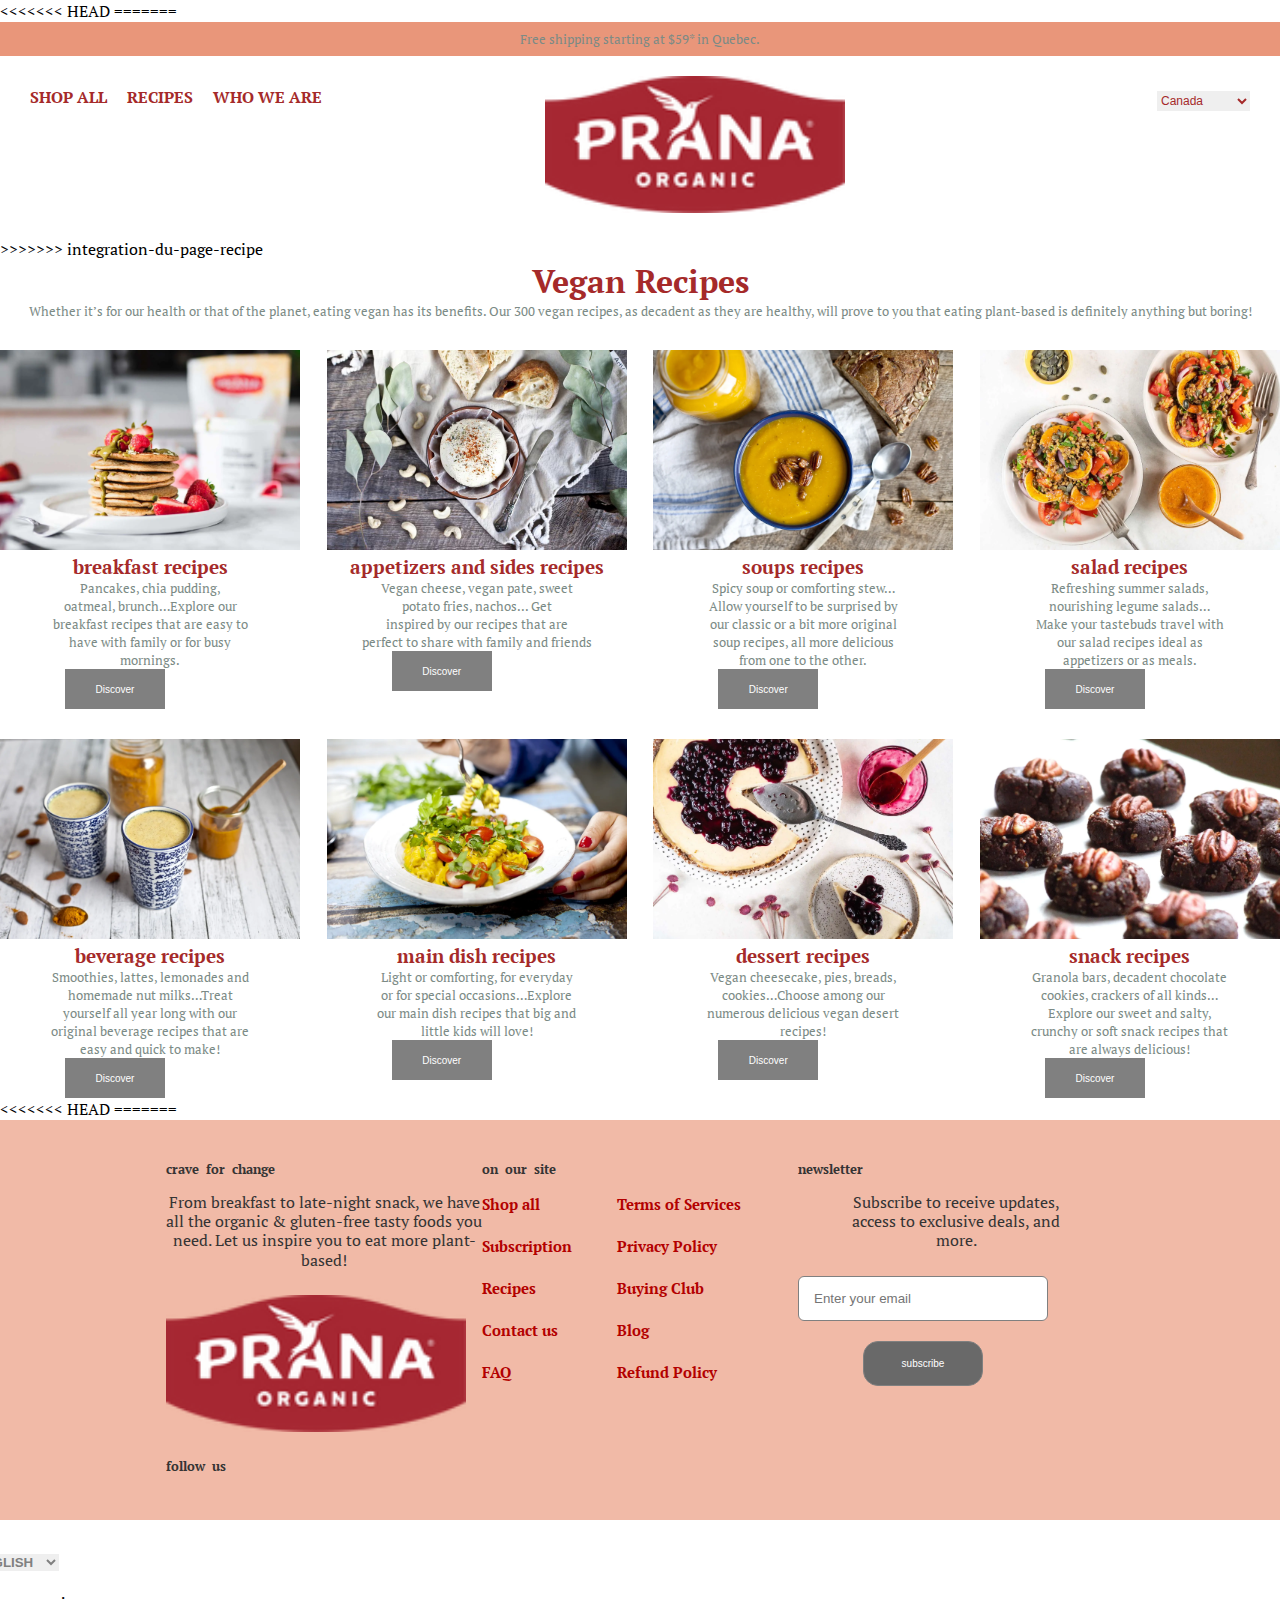
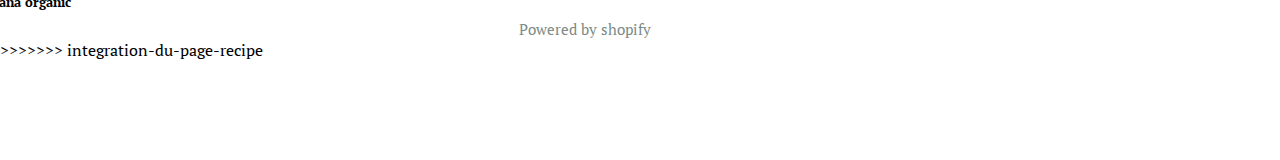
==== commit d3e6bda6: "some" ====
--- a/recipe.html
+++ b/recipe.html
@@ -8,7 +8,52 @@
     <title>Recettes Vegan</title>
 </head>
 <body>
+<<<<<<< HEAD
  
+=======
+   <header>
+      <div class="firsthead">
+          <p>Free shipping starting at $59* in Quebec.</p>
+      </div>
+      <div class="secondhead">
+          <div class="secondheadpart1">
+              <ul>
+                  <li><a href="shop-all.html ">Shop All</a></li>
+                  <li><a href="recipe.html">Recipes</a></li>
+                  <li><a href="who-we-are.html" id="link3">Who we are</a>
+                      <!-- <ul id="list2">
+                          <p><a href="">Mission</a></p>
+                          <li><a href="">Prana Local sourcing</a></li>
+                          <li><a href="">Quebec organic oats</a></li>
+                          <li><a href="">Blog</a></li>
+                          <li><a href="">Prana & the Fairtrade <br> movement</a></li>
+
+<<<<<<< HEAD
+    <div>
+=======
+                      </ul> -->
+                  </li>
+              </ul>
+          </div>
+          <div class="secondheadpart2">
+              <img src="ImageAcceuil/logo.png" alt="">
+          </div>
+          <div class="secondheadpart3">
+              <ul>
+                  <li><i class="fa-solid fa-location-dot"></i></li>
+                  <li><i class="fa-solid fa-user"></i></li>
+                  <li><i class="fa-solid fa-magnifying-glass"></i></li>
+                  <li><i class="fa-solid fa-bag-shopping"></i></li>
+              </ul>
+              <select name="Country" id="country">
+                  <option value="canada">Canada</option>
+                  <option value="united states">United States</option>
+              </select>
+          </div>
+      </div>
+  </header>
+    <header>
+>>>>>>> integration-du-page-recipe
         <h1>Vegan Recipes</h1>
         <p>Whether it’s for our health or that of the planet, eating vegan has its benefits. Our 300 vegan recipes, as decadent as they are healthy, will prove to you that eating plant-based is definitely anything but boring!
         </p>
@@ -120,6 +165,67 @@
          </div>
        
     </div>
+<<<<<<< HEAD
   
+=======
+    <footer>
+      <div class="lastpart">
+          <div class="content">
+              <div class="content1" id="change">
+                  <h5 id="heading1">crave for change</h5>
+                  <p>From breakfast to late-night snack, we have <br> all the organic & gluten-free tasty foods you
+                      <br> need. Let us inspire you to eat more plant- <br> based!
+                  </p>
+                  <img src="ImageAcceuil/logo.png" alt="">
+                  <h5 id="heading2">follow us</h5>
+                  <ul>
+                      <li><a href="https://www.facebook.com/pranafoods.ca/"><i
+                                  class="fa-brands fa-facebook-f"></i></a></li>
+                      <li><a href="https://www.instagram.com/pranafoods.ca/"><i
+                                  class="fa-brands fa-instagram"></i></a></li>
+                      <li><a href="https://www.linkedin.com/company/pranaorganic/"><i
+                                  class="fa-brands fa-linkedin"></i></a></li>
+                  </ul>
+              </div>
+              <div class="content1" id="site">
+                  <h5 id="heading1">on our site</h5>
+                  <div class="site-item">
+                      <ul>
+                          <li><a href="">Shop all</a></li>
+                          <li><a href="">Subscription</a></li>
+                          <li><a href="">Recipes</a></li>
+                          <li><a href="">Contact us</a></li>
+                          <li><a href="">FAQ</a></li>
+                      </ul>
+                      <ul>
+                          <li><a href="">Terms of Services</a></li>
+                          <li><a href="">Privacy Policy</a></li>
+                          <li><a href="">Buying Club</a></li>
+                          <li><a href="">Blog</a></li>
+                          <li><a href="">Refund Policy</a></li>
+                      </ul>
+                  </div>
+              </div>
+              <div class="content1" id="newsletter">
+                  <h5 id="heading1">newsletter</h5>
+                  <p>Subscribe to receive updates, <br> access to exclusive deals, and <br> more.</p>
+                  <div class="submision">
+                      <input type="email" placeholder="Enter your email">
+                      <button type="submit">subscribe</button>
+                  </div>
+              </div>
+          </div>
+      </div>
+      <div class="lastpart1">
+          <select name="cars" id="cars">
+              <option value="volvo">English</option>
+              <option value="saab">english</option>
+              <option value="mercedes">francais</option>
+          </select>
+          <h5> &copy; prana organic</h5>
+          <p>Powered by shopify</p>
+      </div>
+  </footer>
+>>>>>>> integration-du-page-recipe
 </body>
 </html>--- a/recipe.css
+++ b/recipe.css
@@ -37,6 +37,7 @@
     padding: 6px;
     background-color:gray;
     color: white;
+<<<<<<< HEAD
     border-radius: 10px;
     border-top: none;
     border-left: none;
@@ -44,6 +45,9 @@
     border-bottom: none;
     width: 100px;
     height: 40px;
+=======
+    border-radius: 8px;
+>>>>>>> integration-du-page-recipe
     margin: 0 auto;
     text-align: center;
     font-size: 10px;
@@ -65,6 +69,7 @@
      font-size: small; 
      text-align: center;
      color: rgb(124, 139, 134);
+<<<<<<< HEAD
     }
 .lastpart{
     display: flex;
@@ -78,6 +83,8 @@
 }
     footer{
         width: 100%;
+=======
+>>>>>>> integration-du-page-recipe
     }
 
 
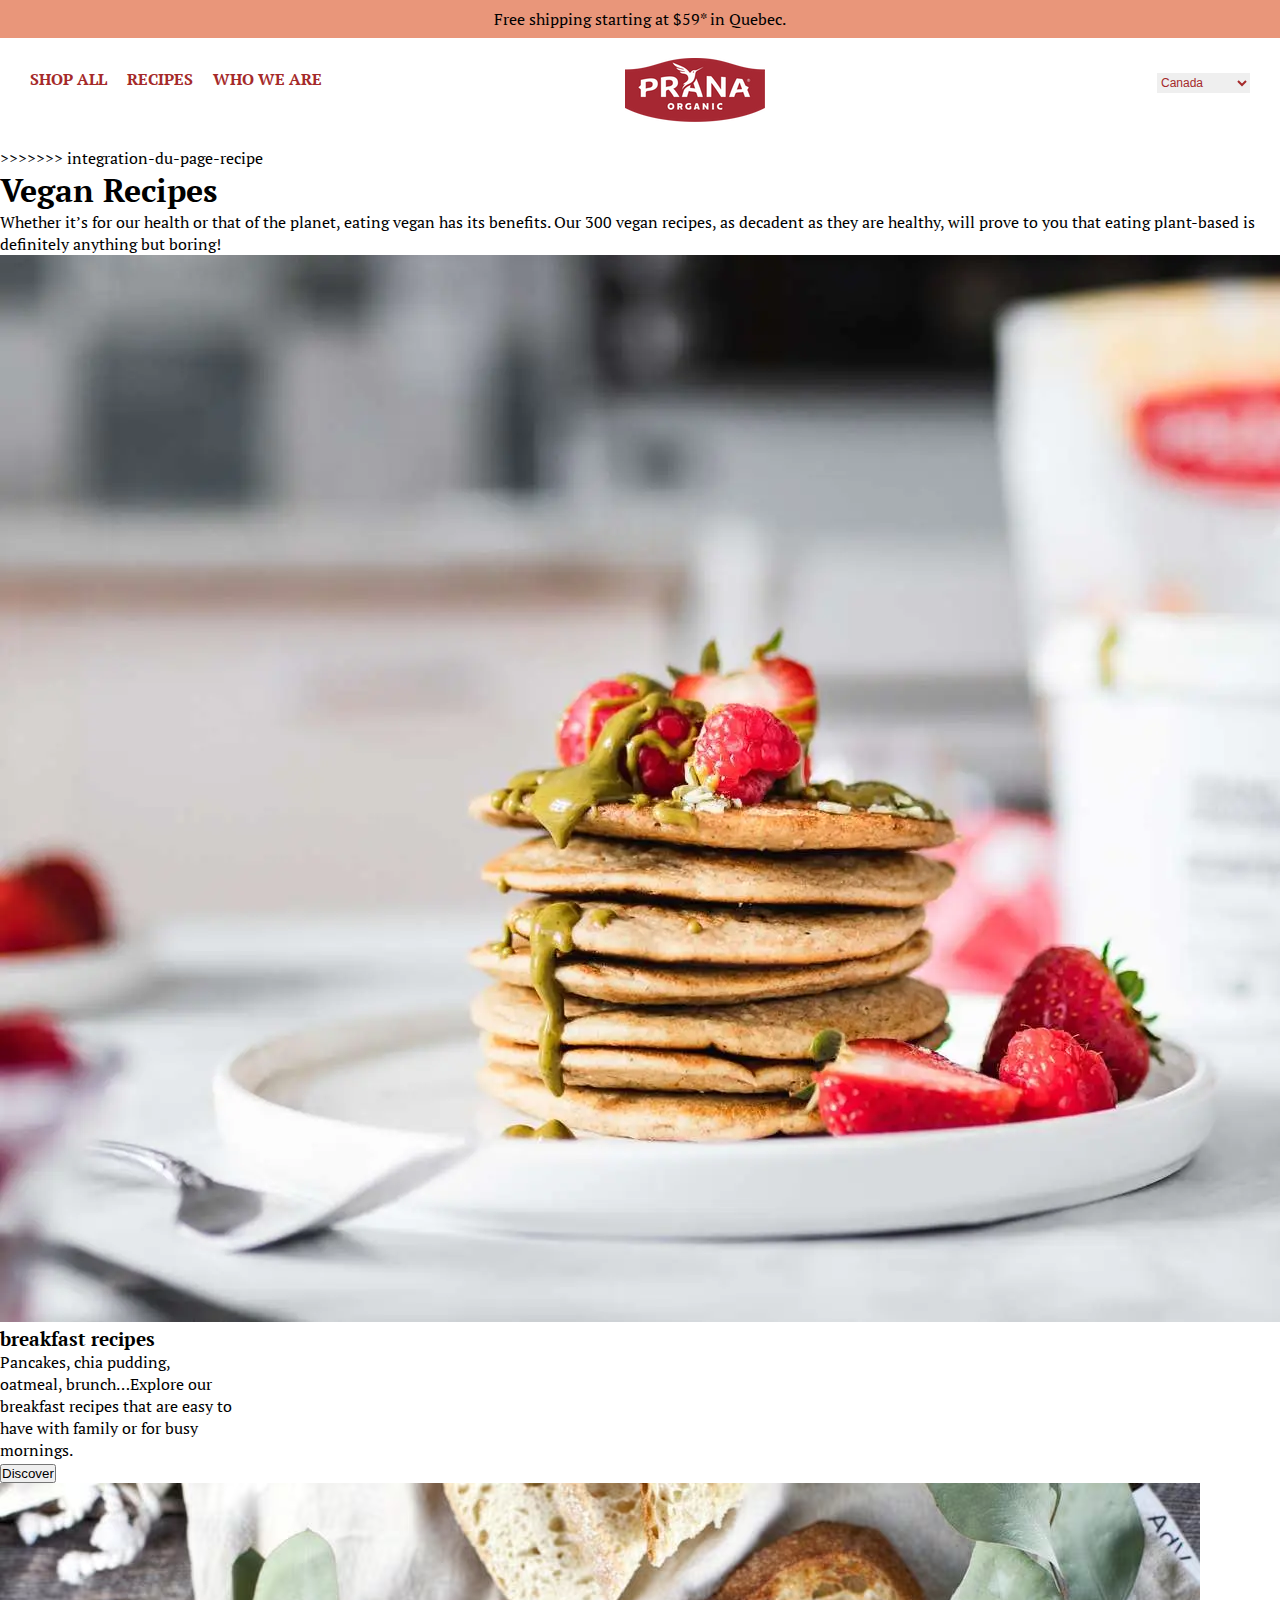
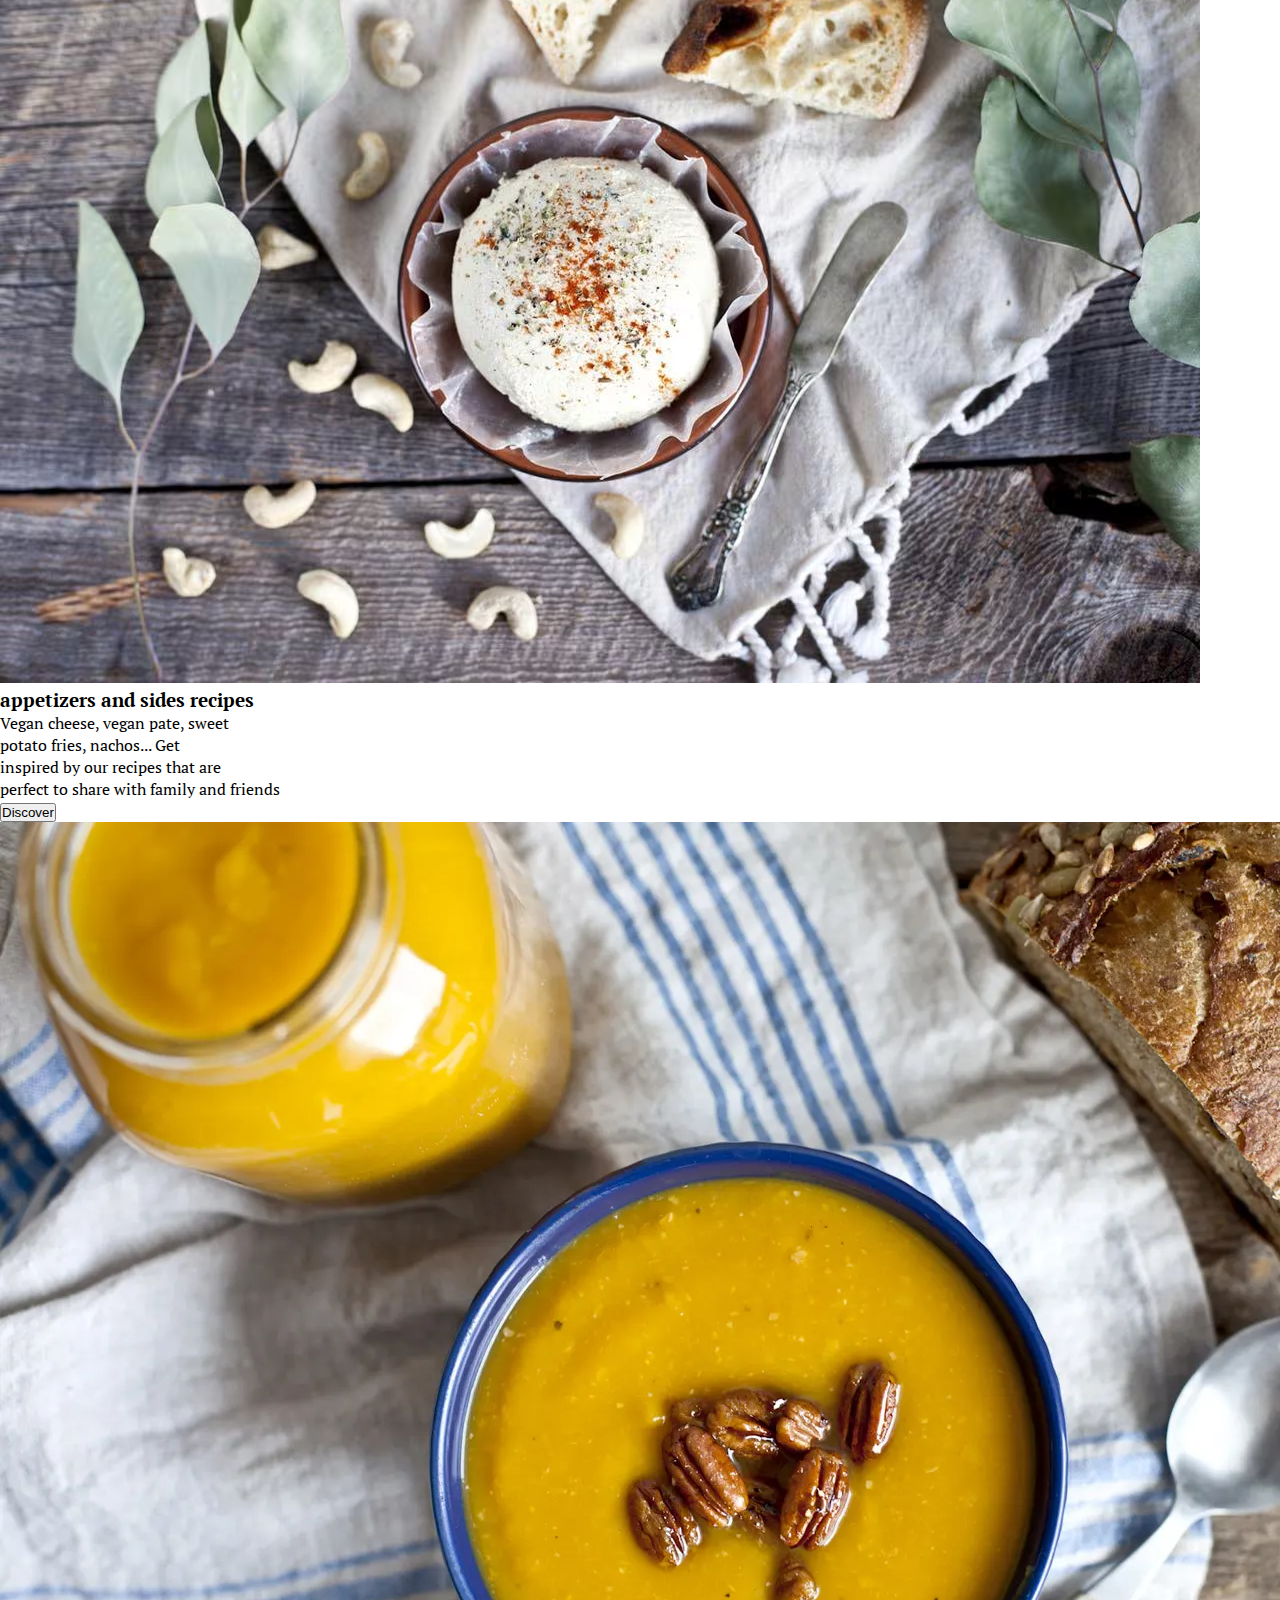
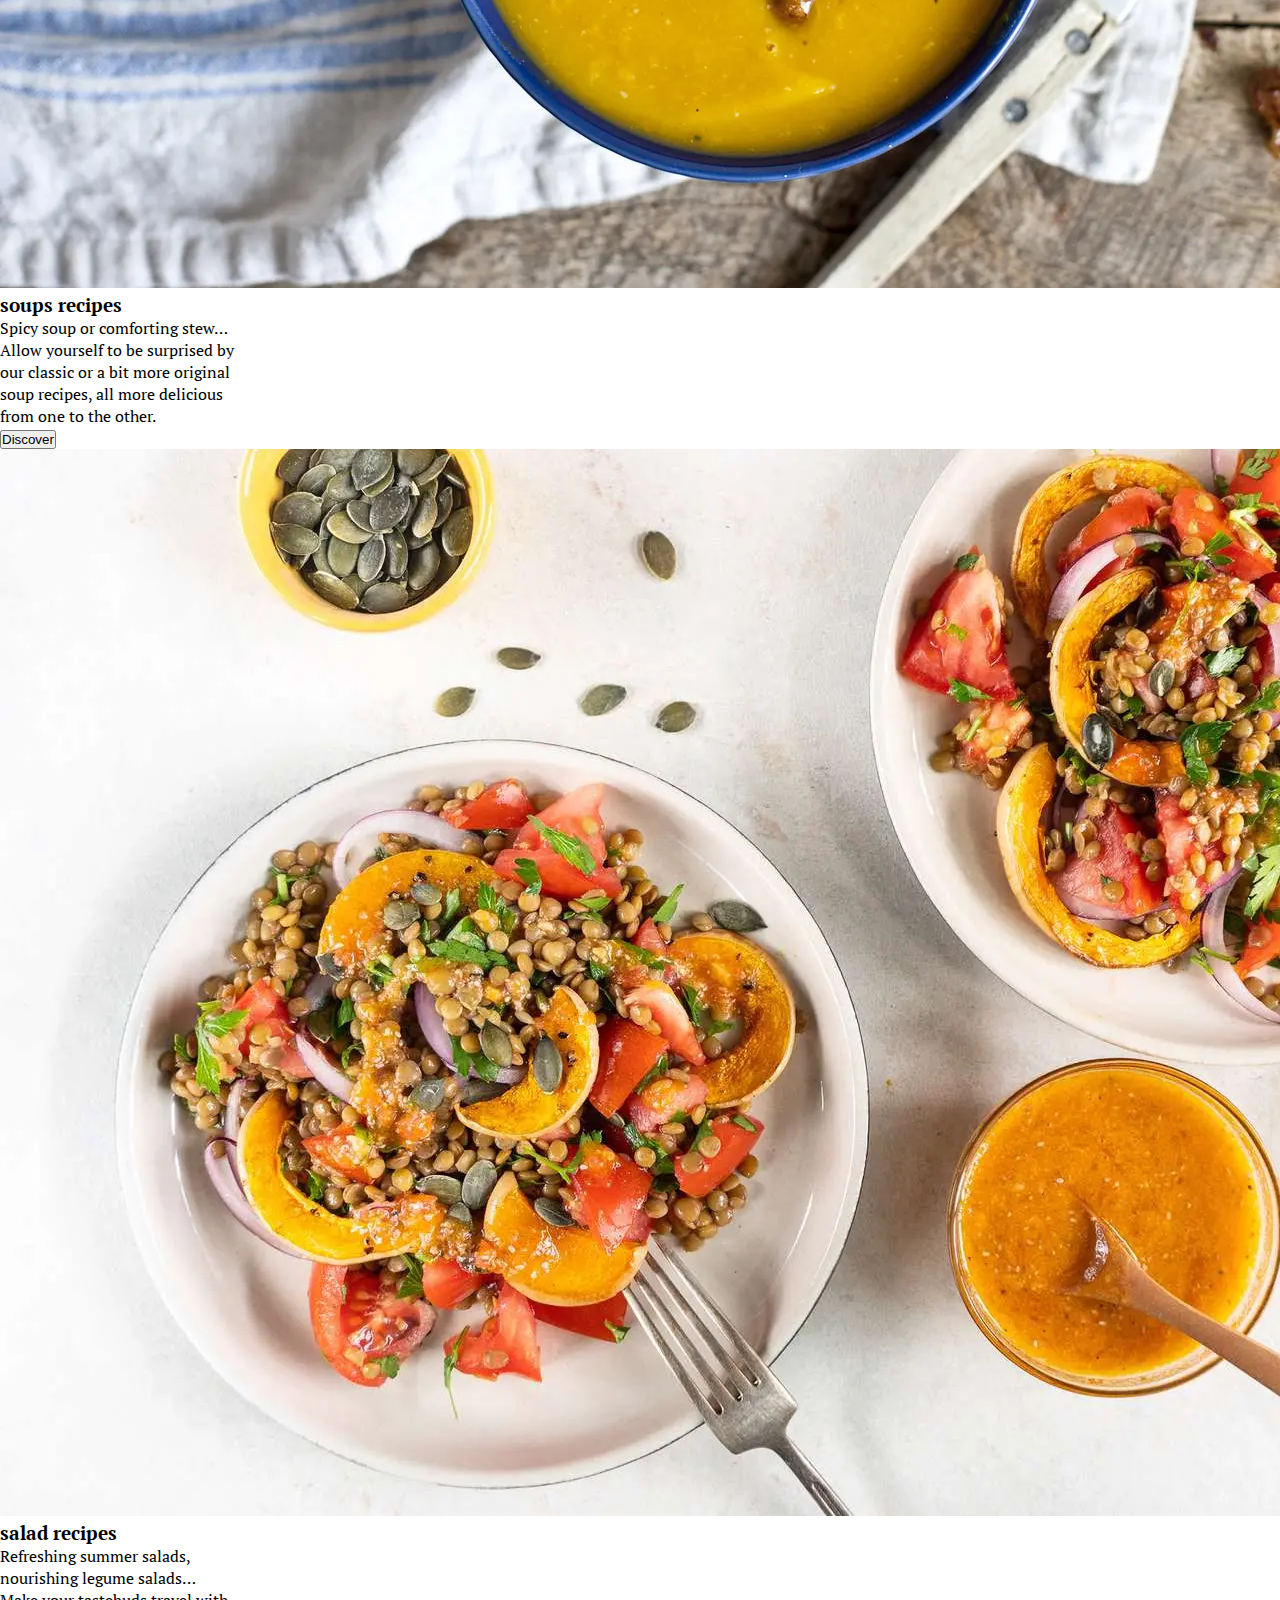
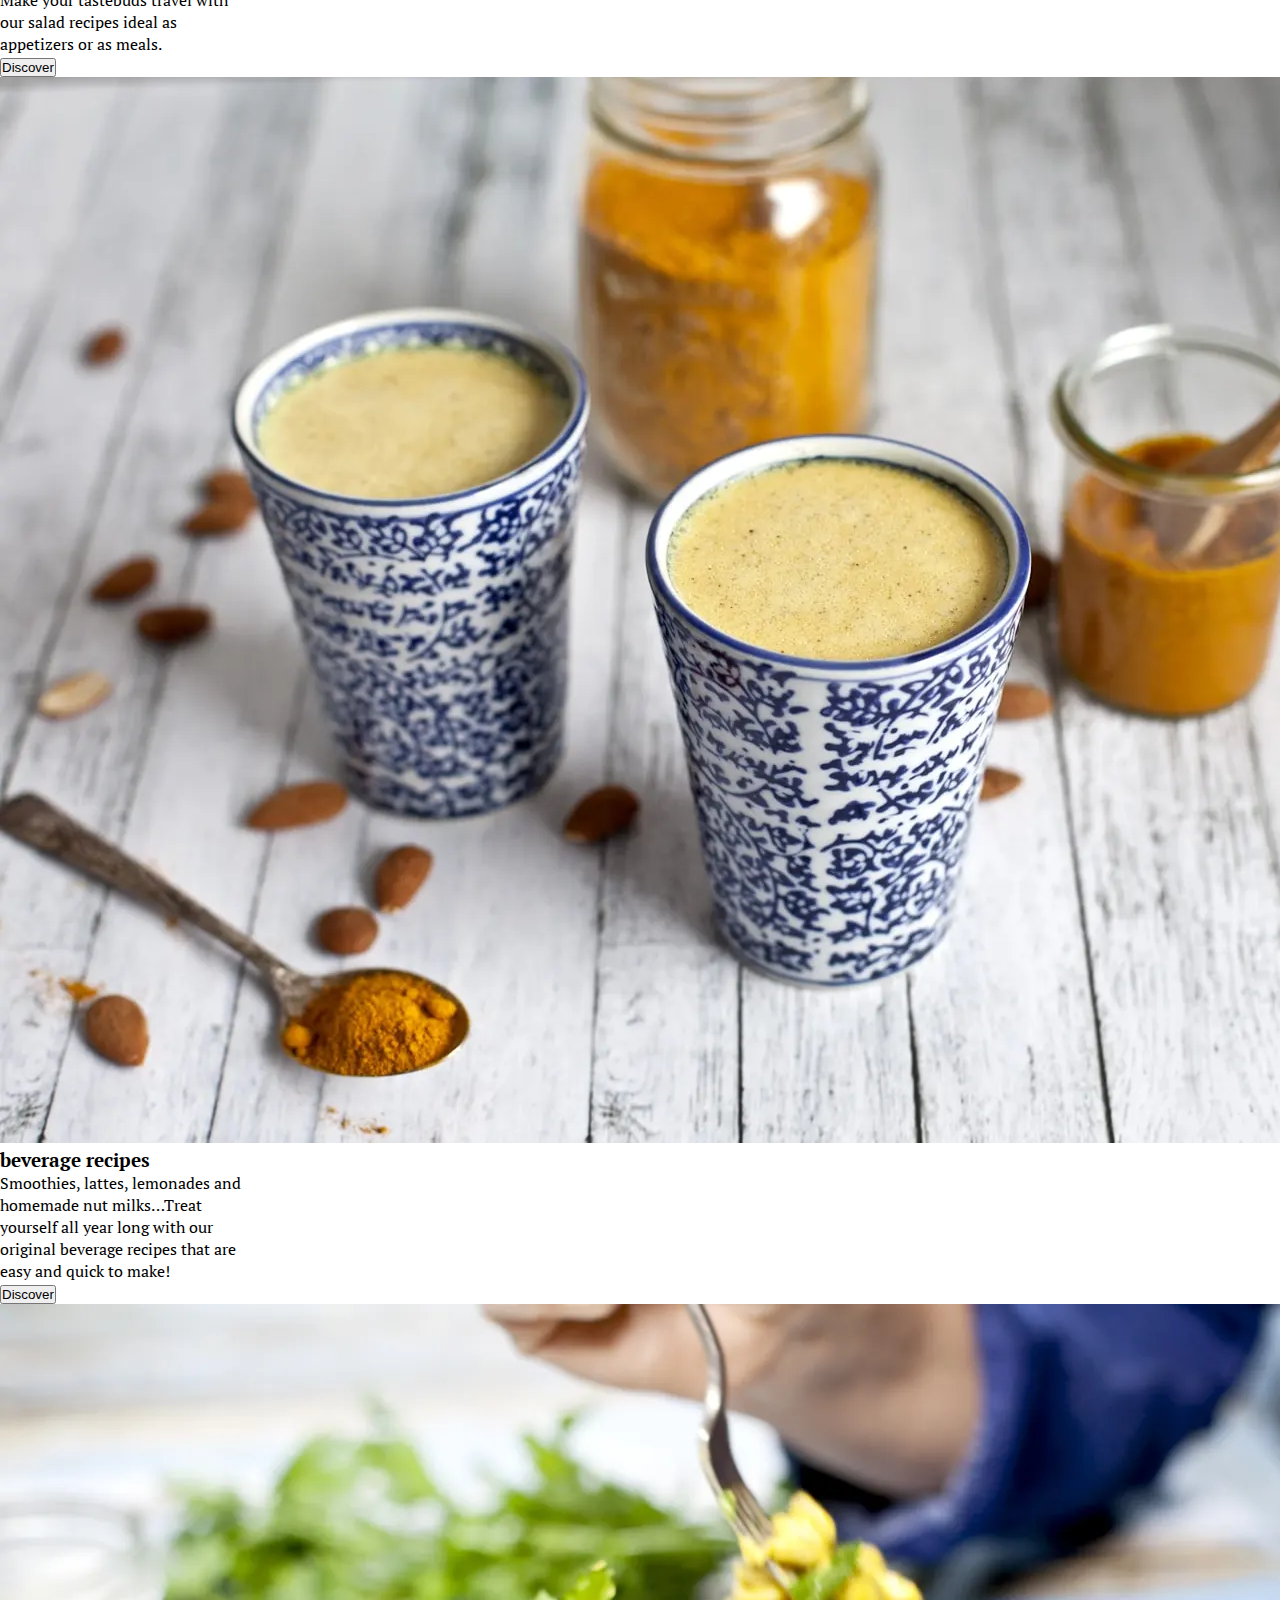
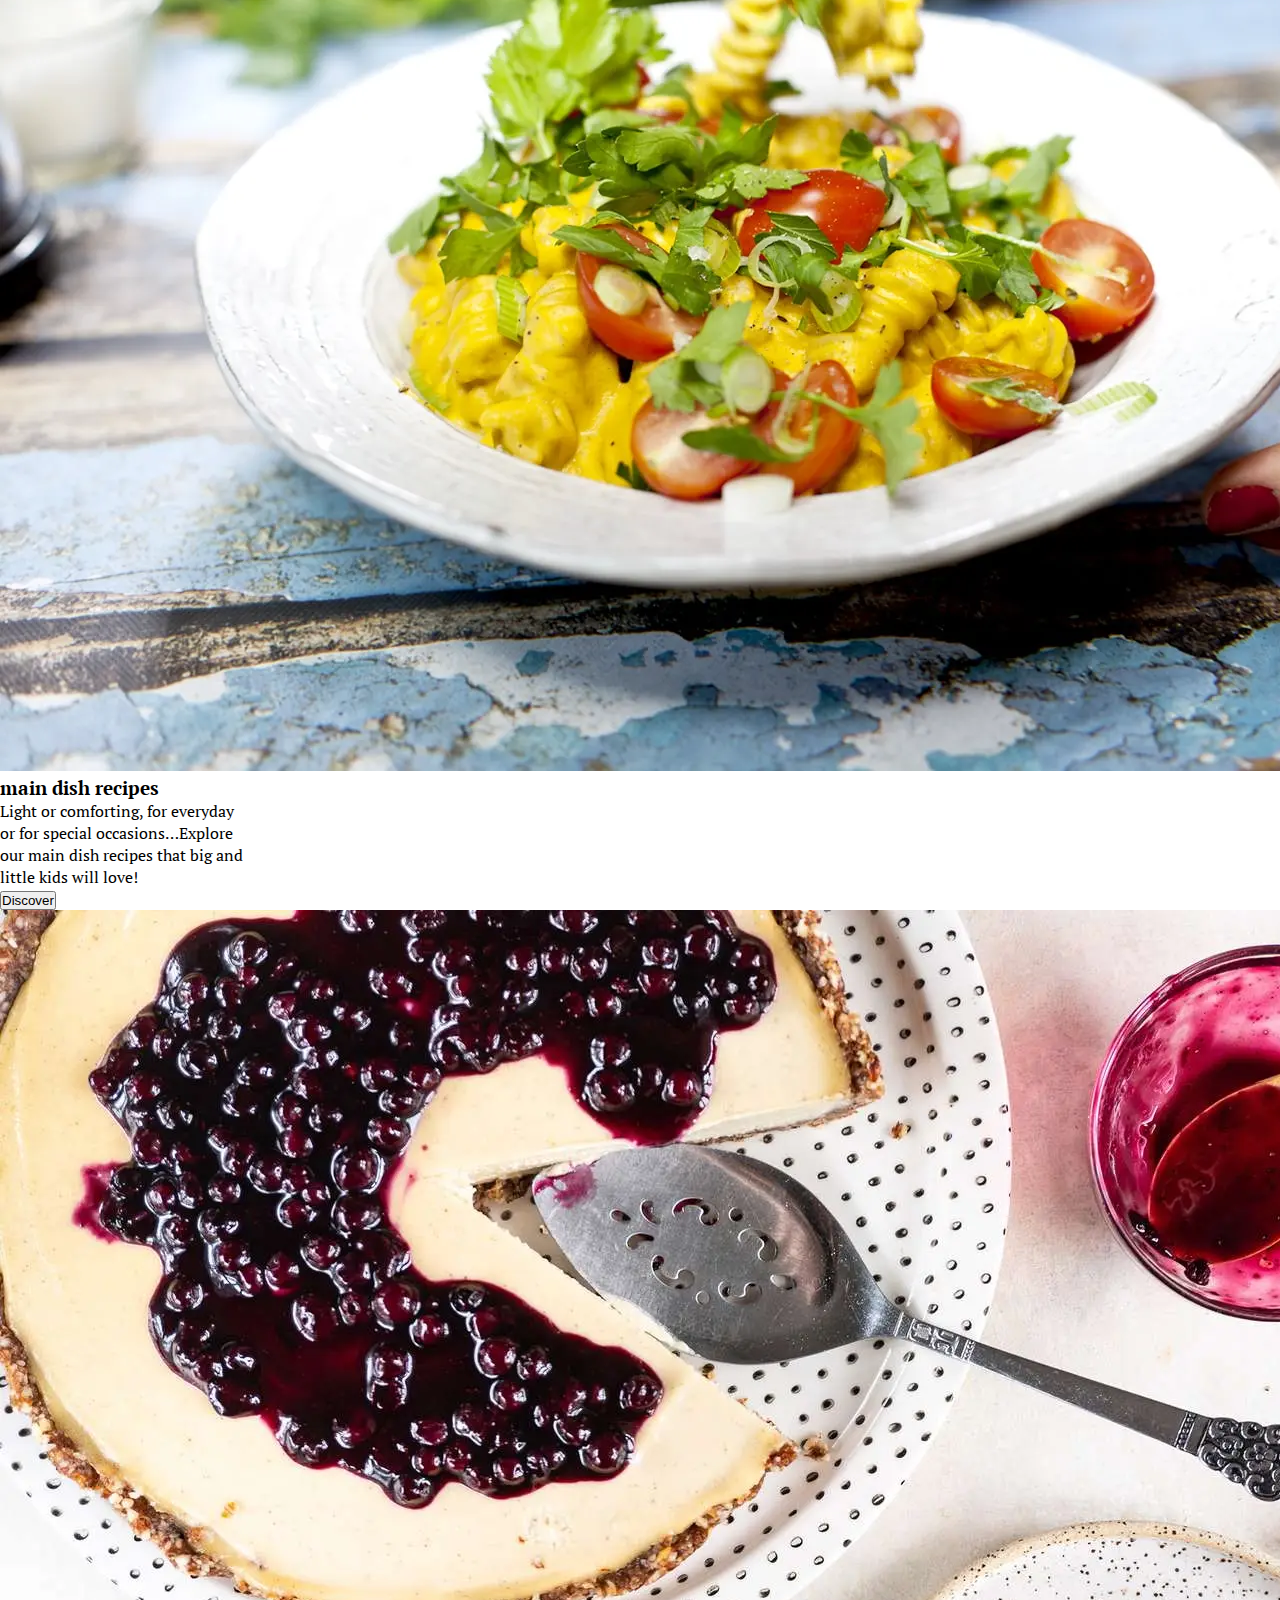
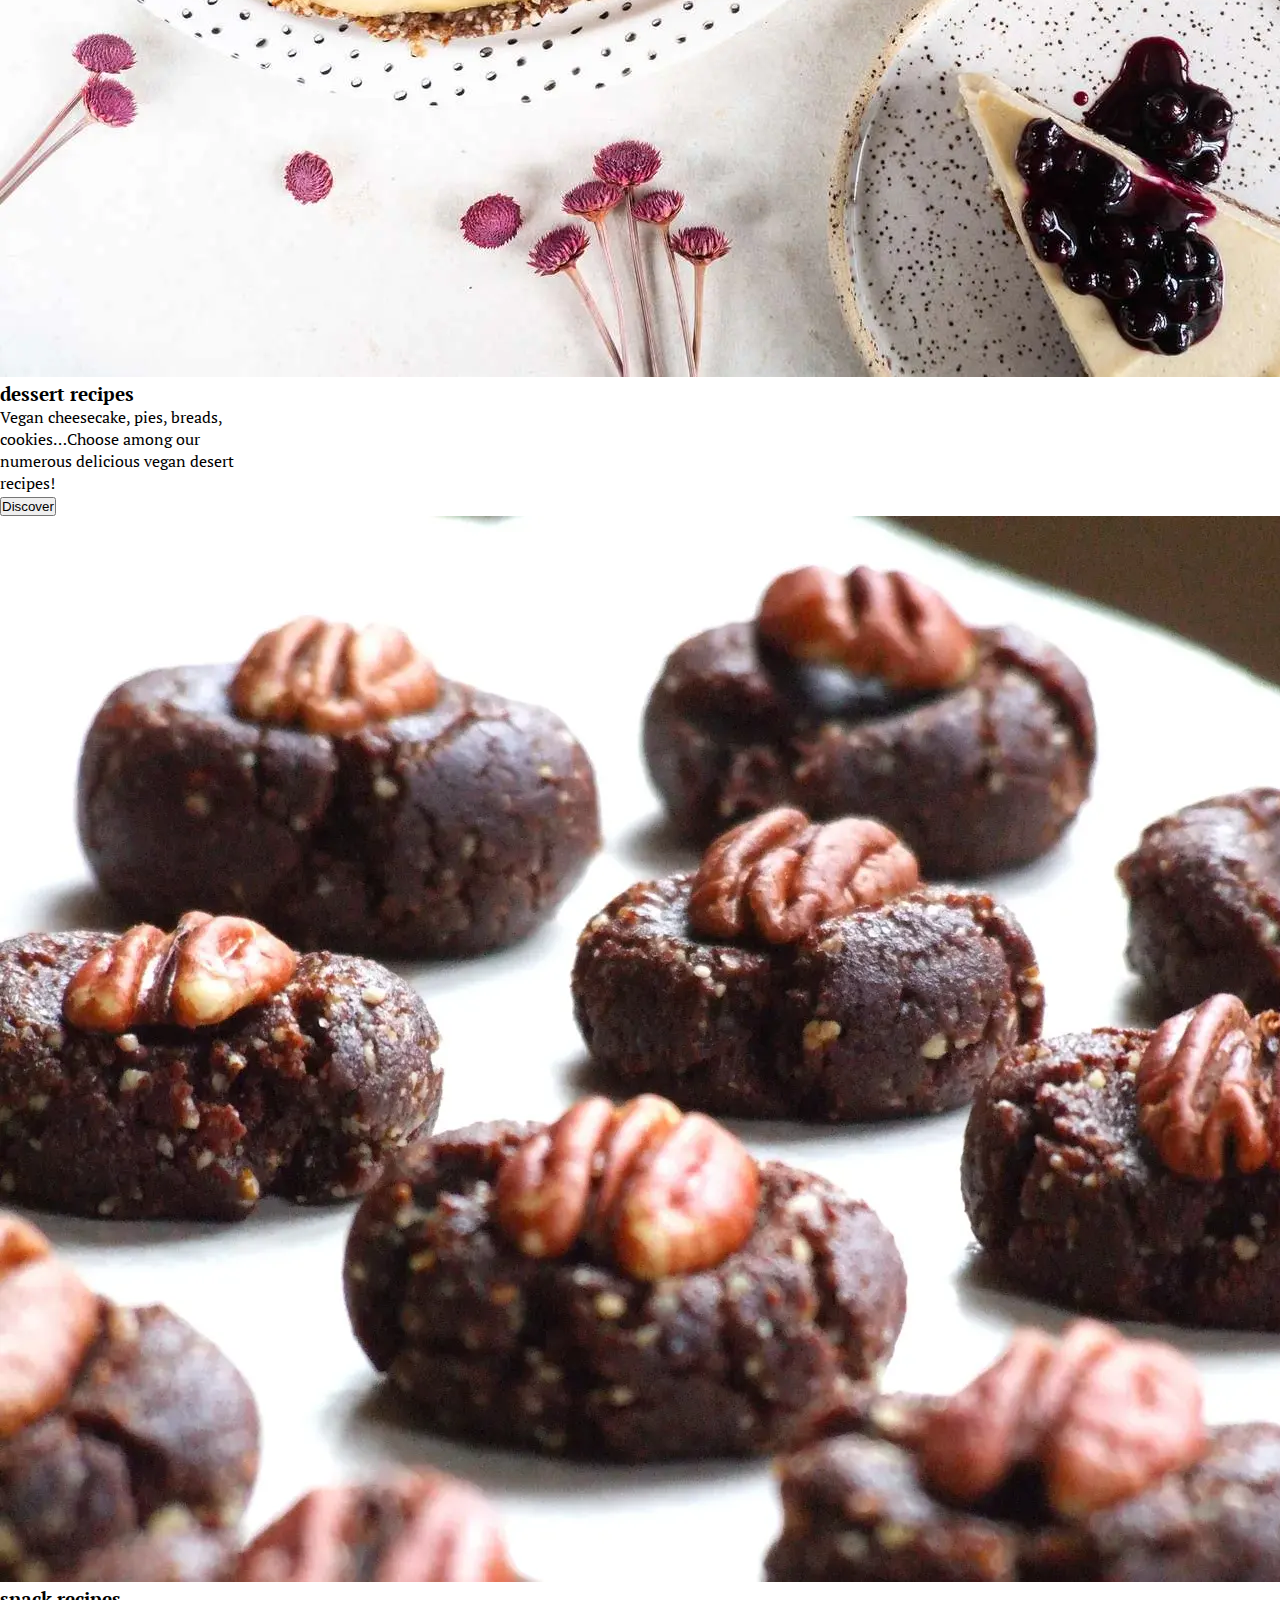
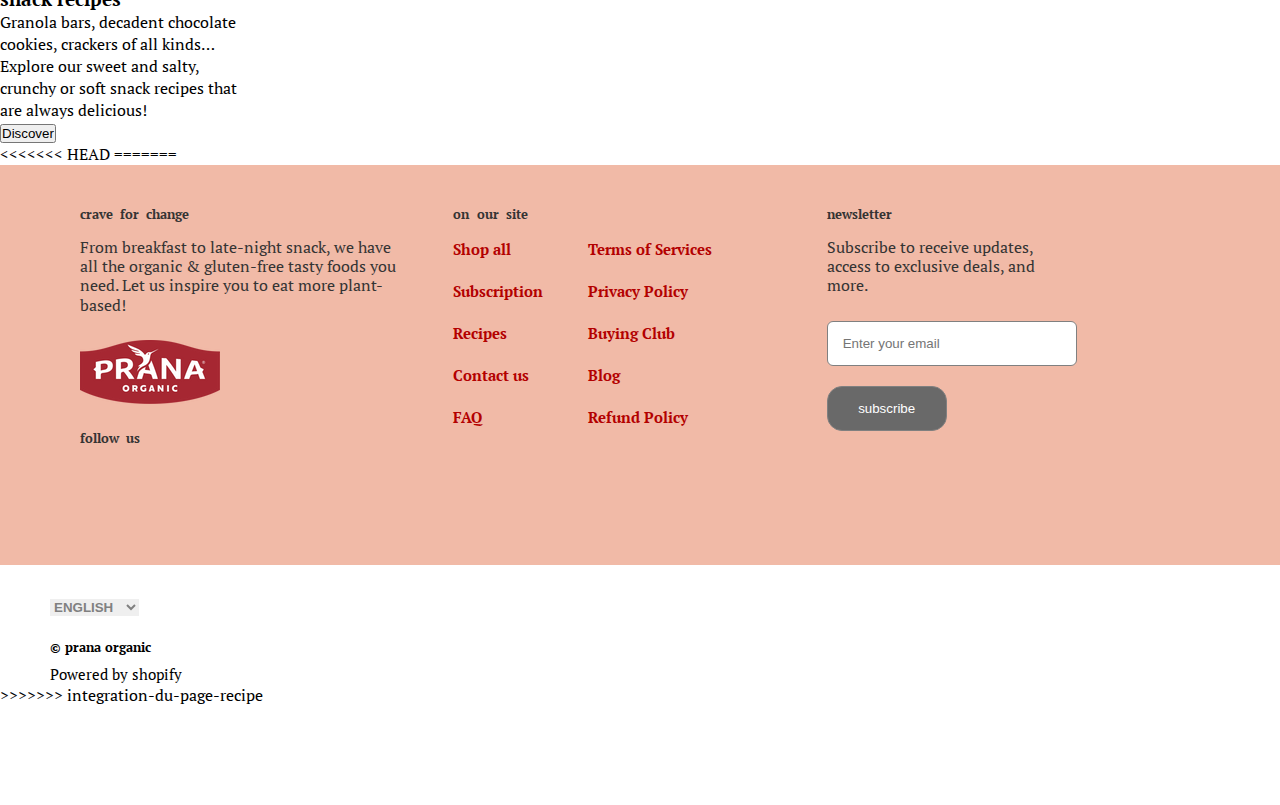
==== commit 1527bd97: "la" ====
--- a/recipe.html
+++ b/recipe.html
@@ -8,9 +8,7 @@
     <title>Recettes Vegan</title>
 </head>
 <body>
-<<<<<<< HEAD
- 
-=======
+
    <header>
       <div class="firsthead">
           <p>Free shipping starting at $59* in Quebec.</p>
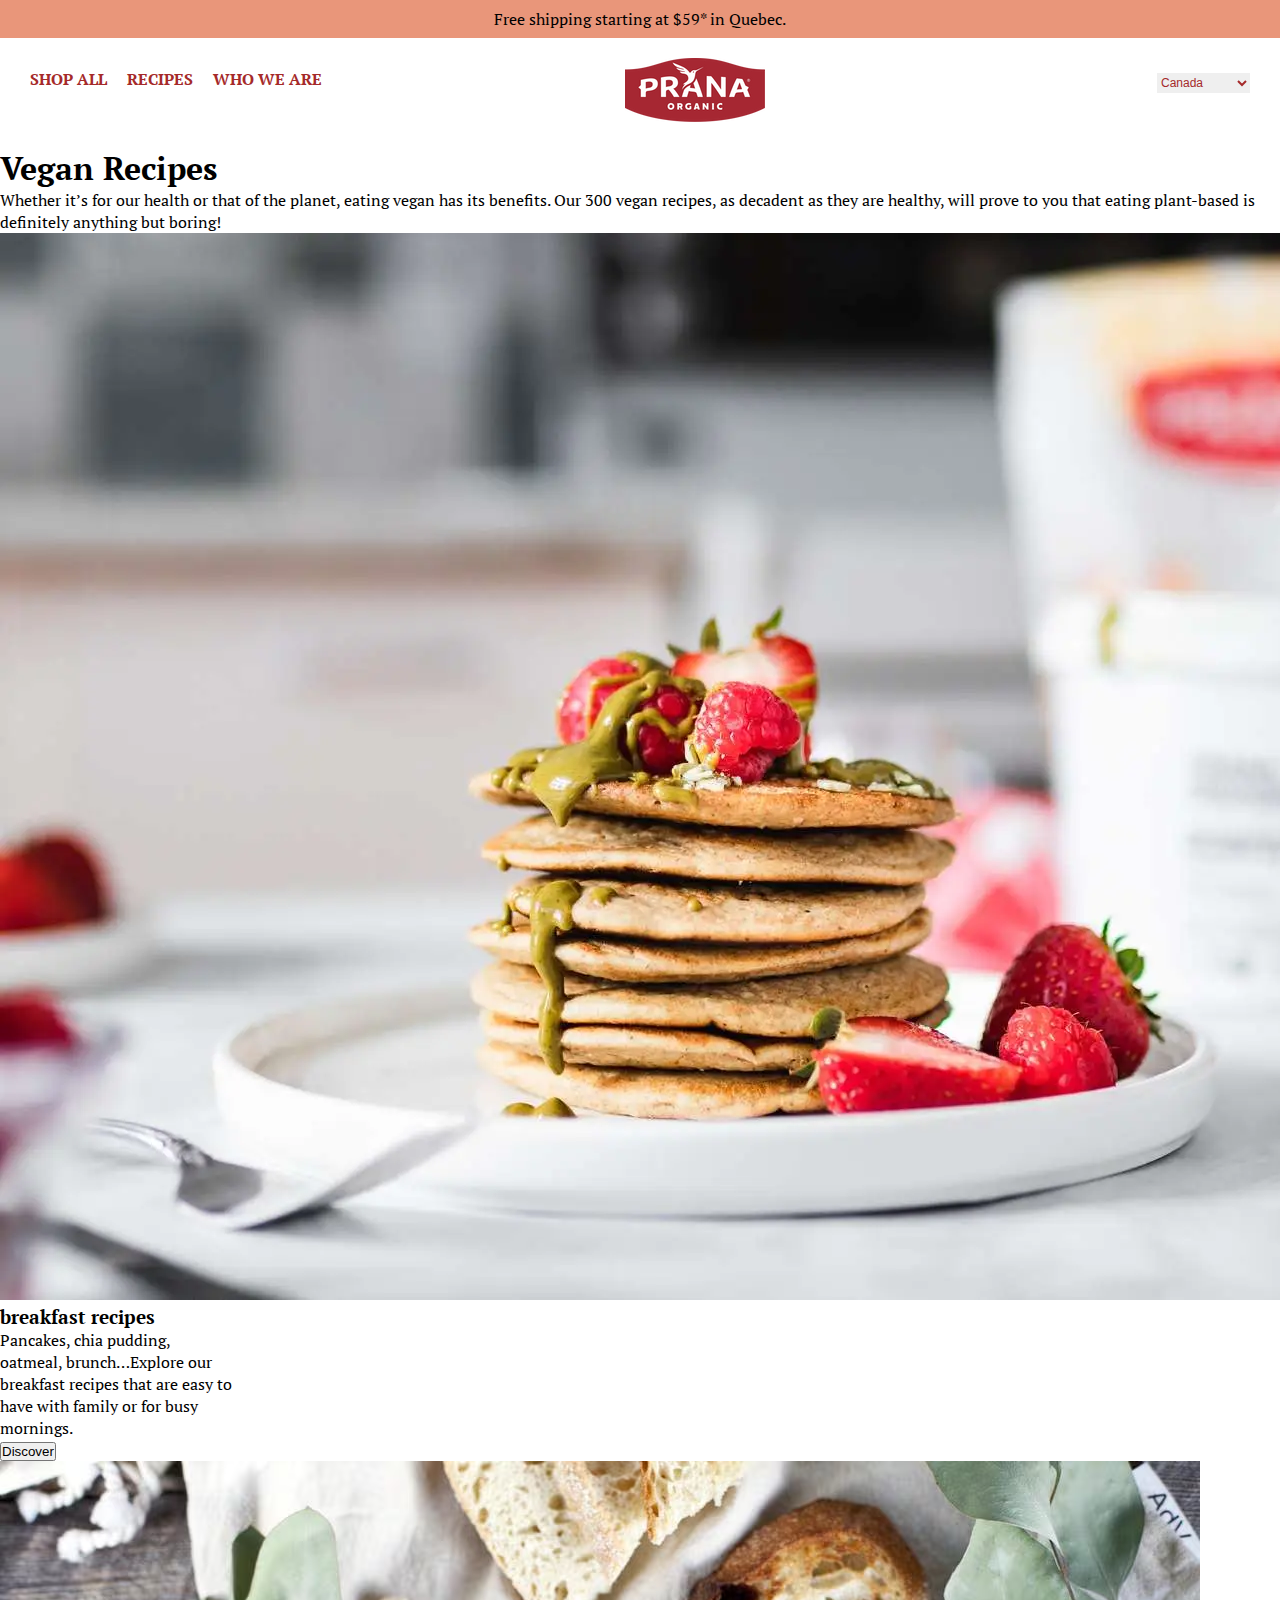
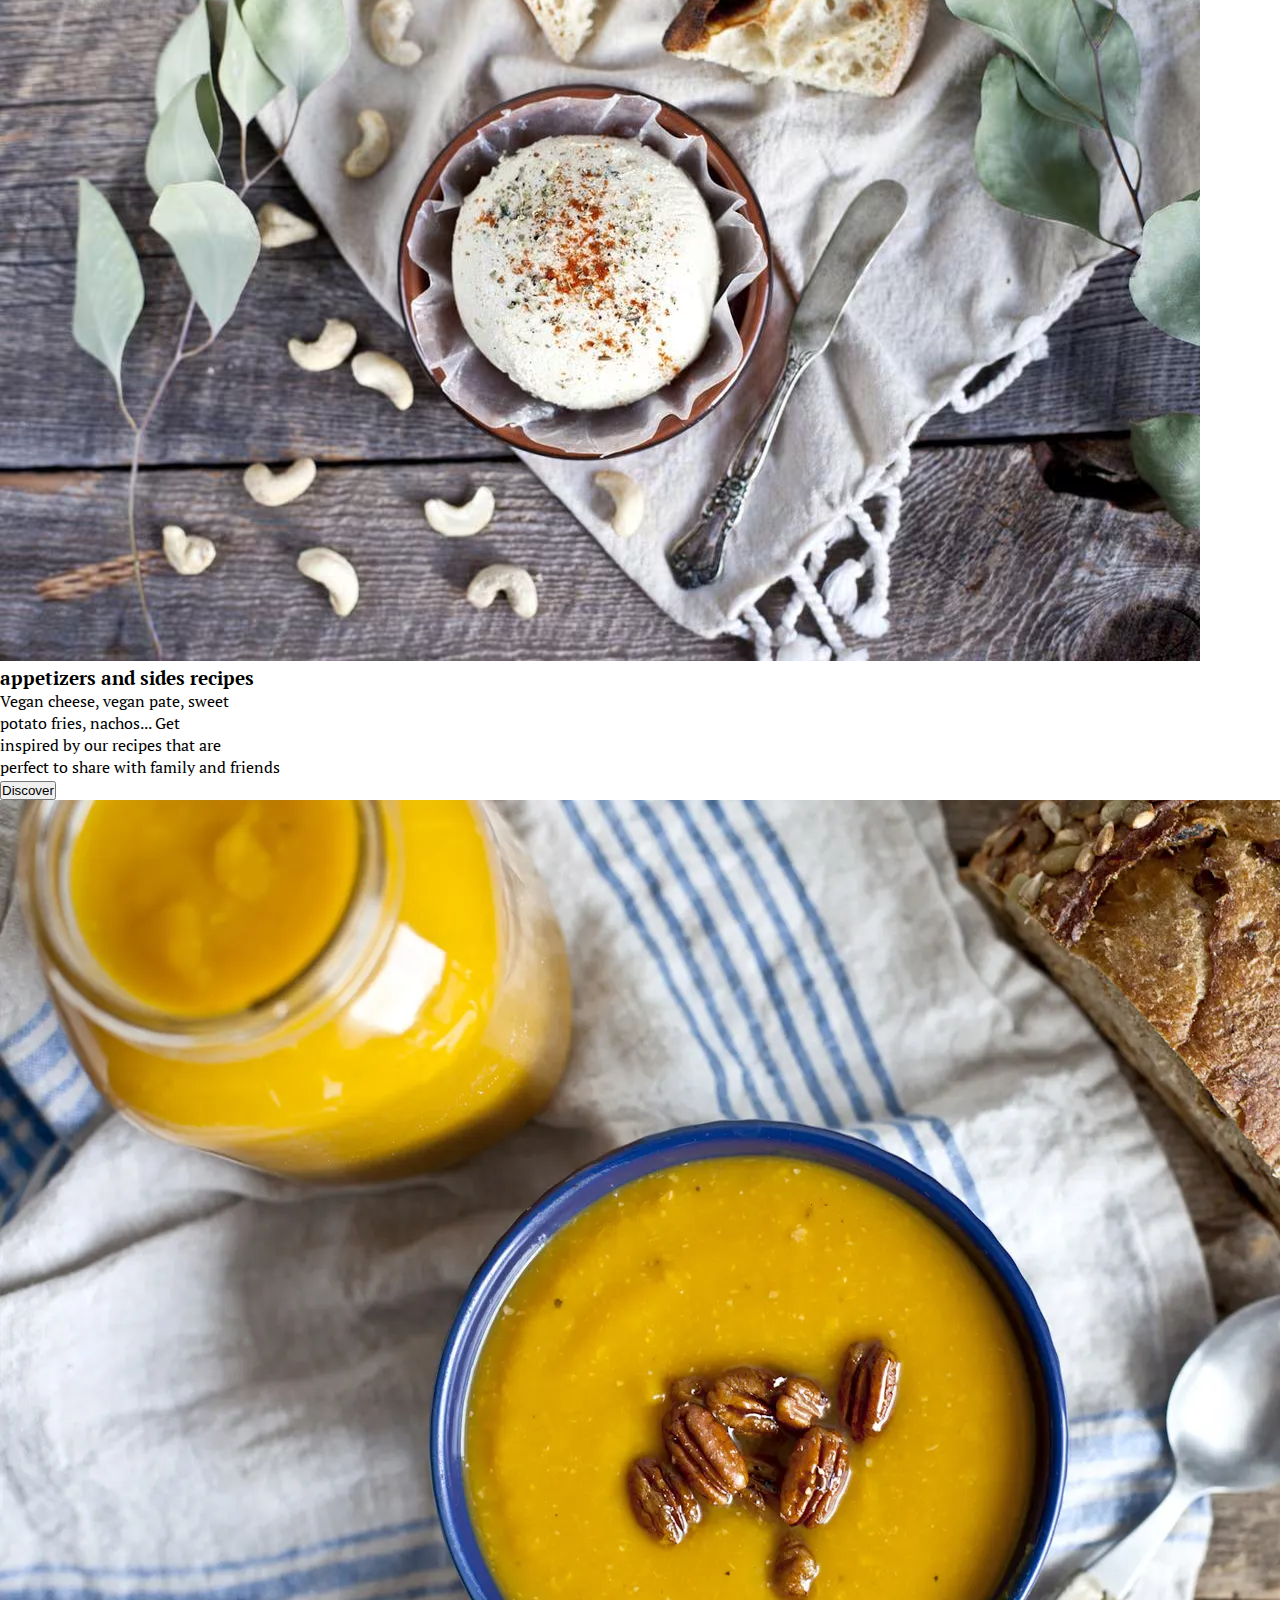
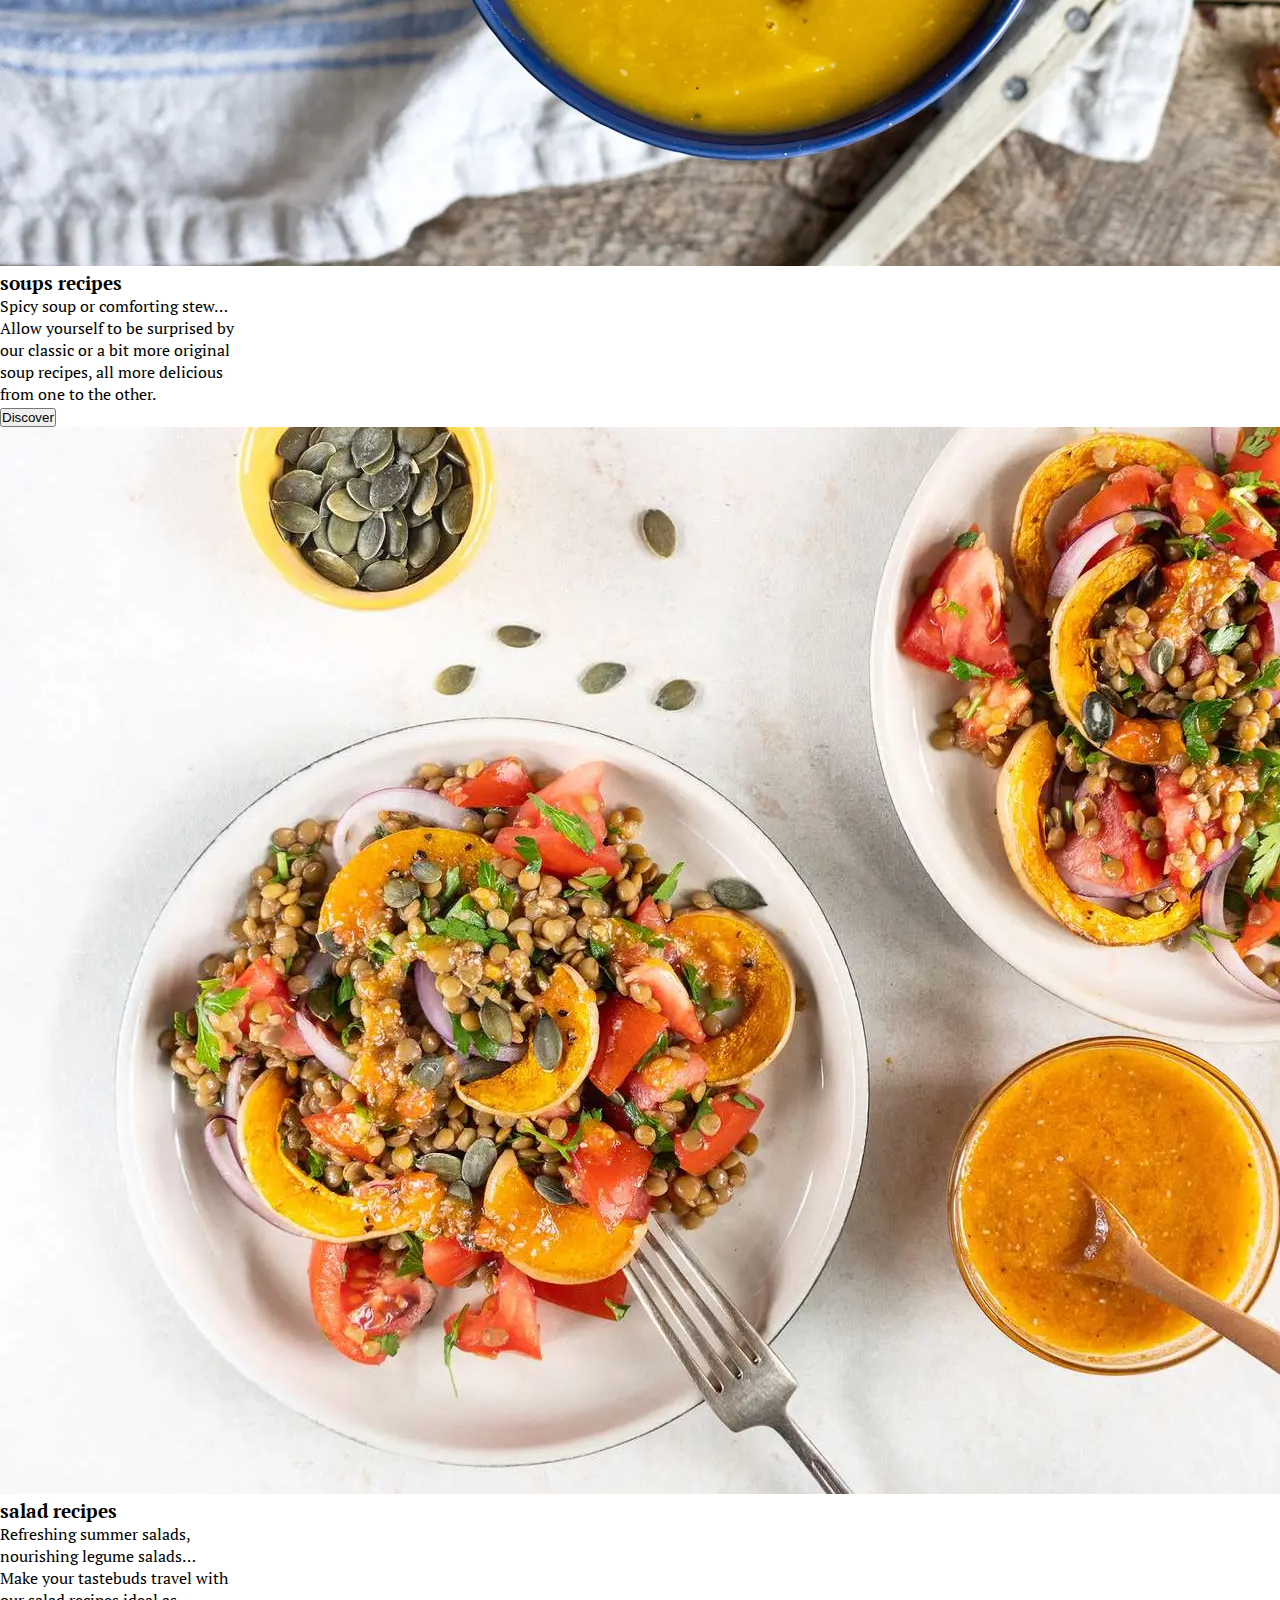
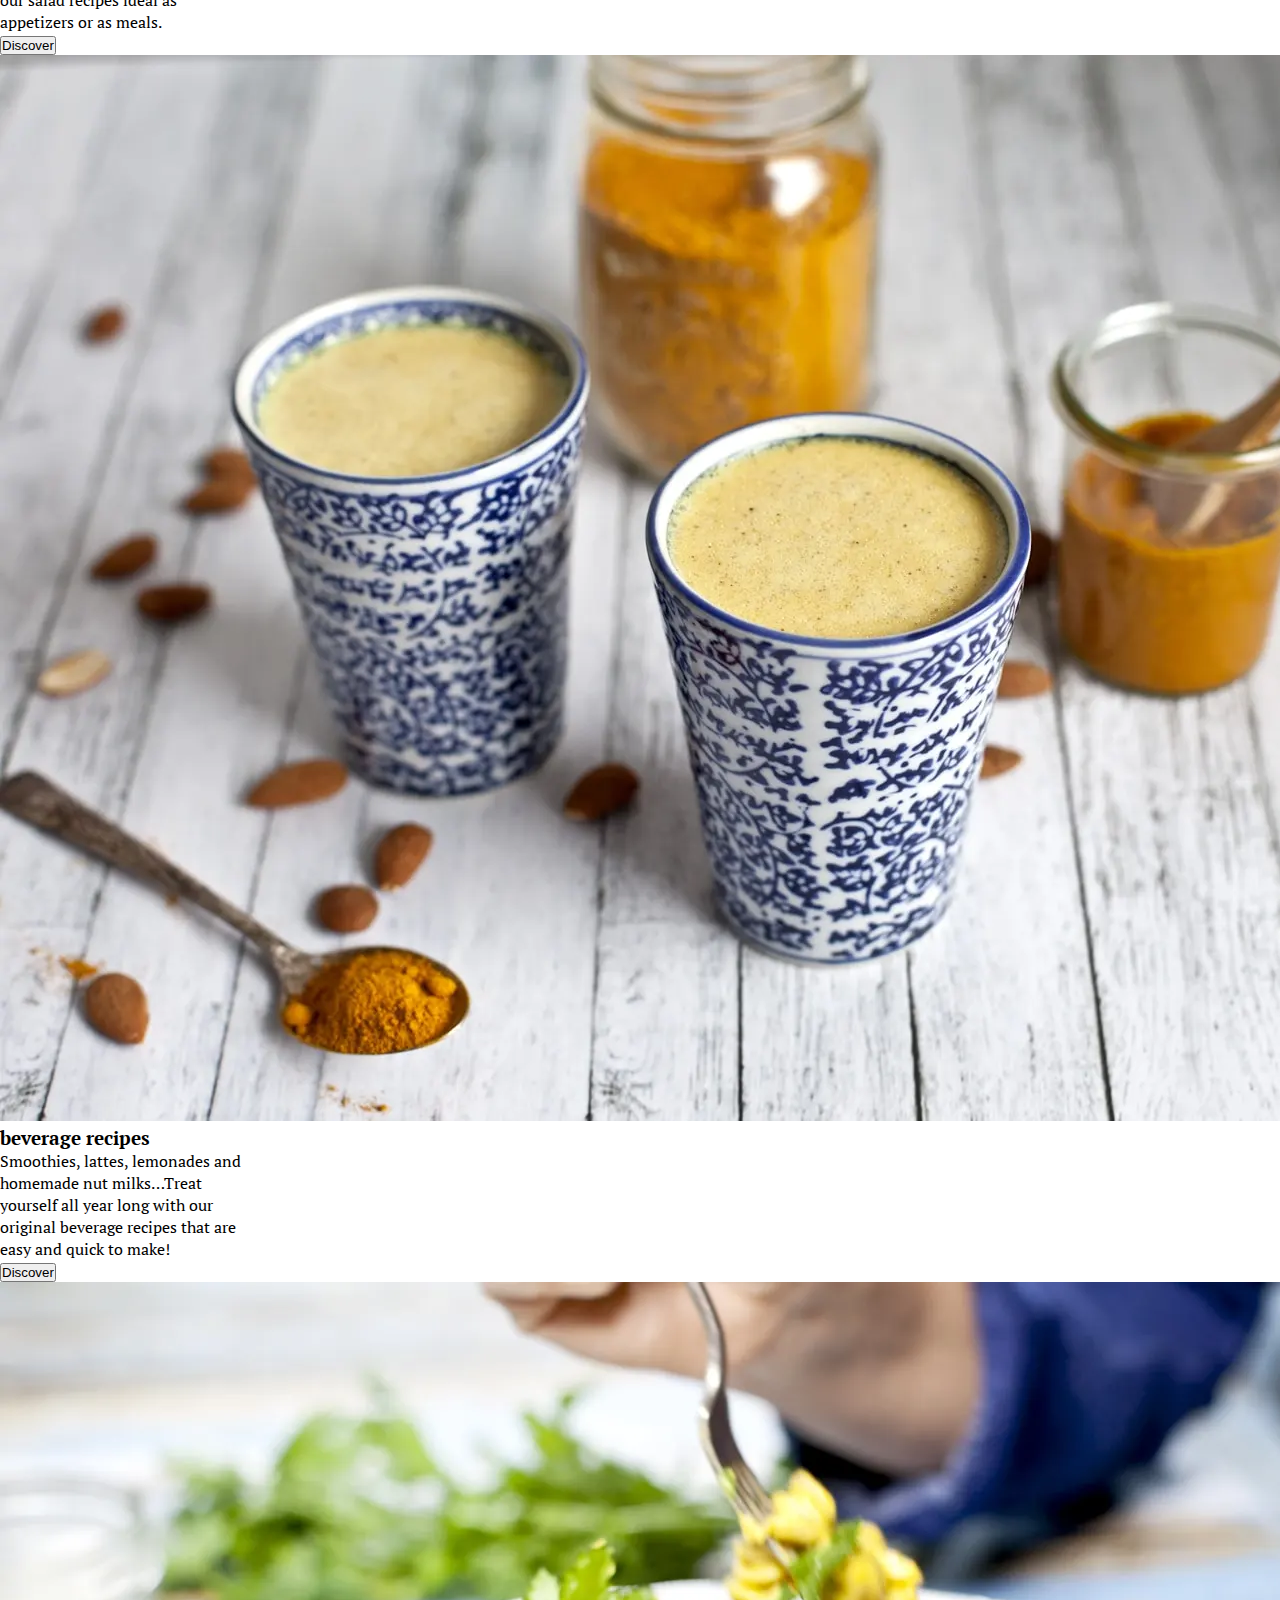
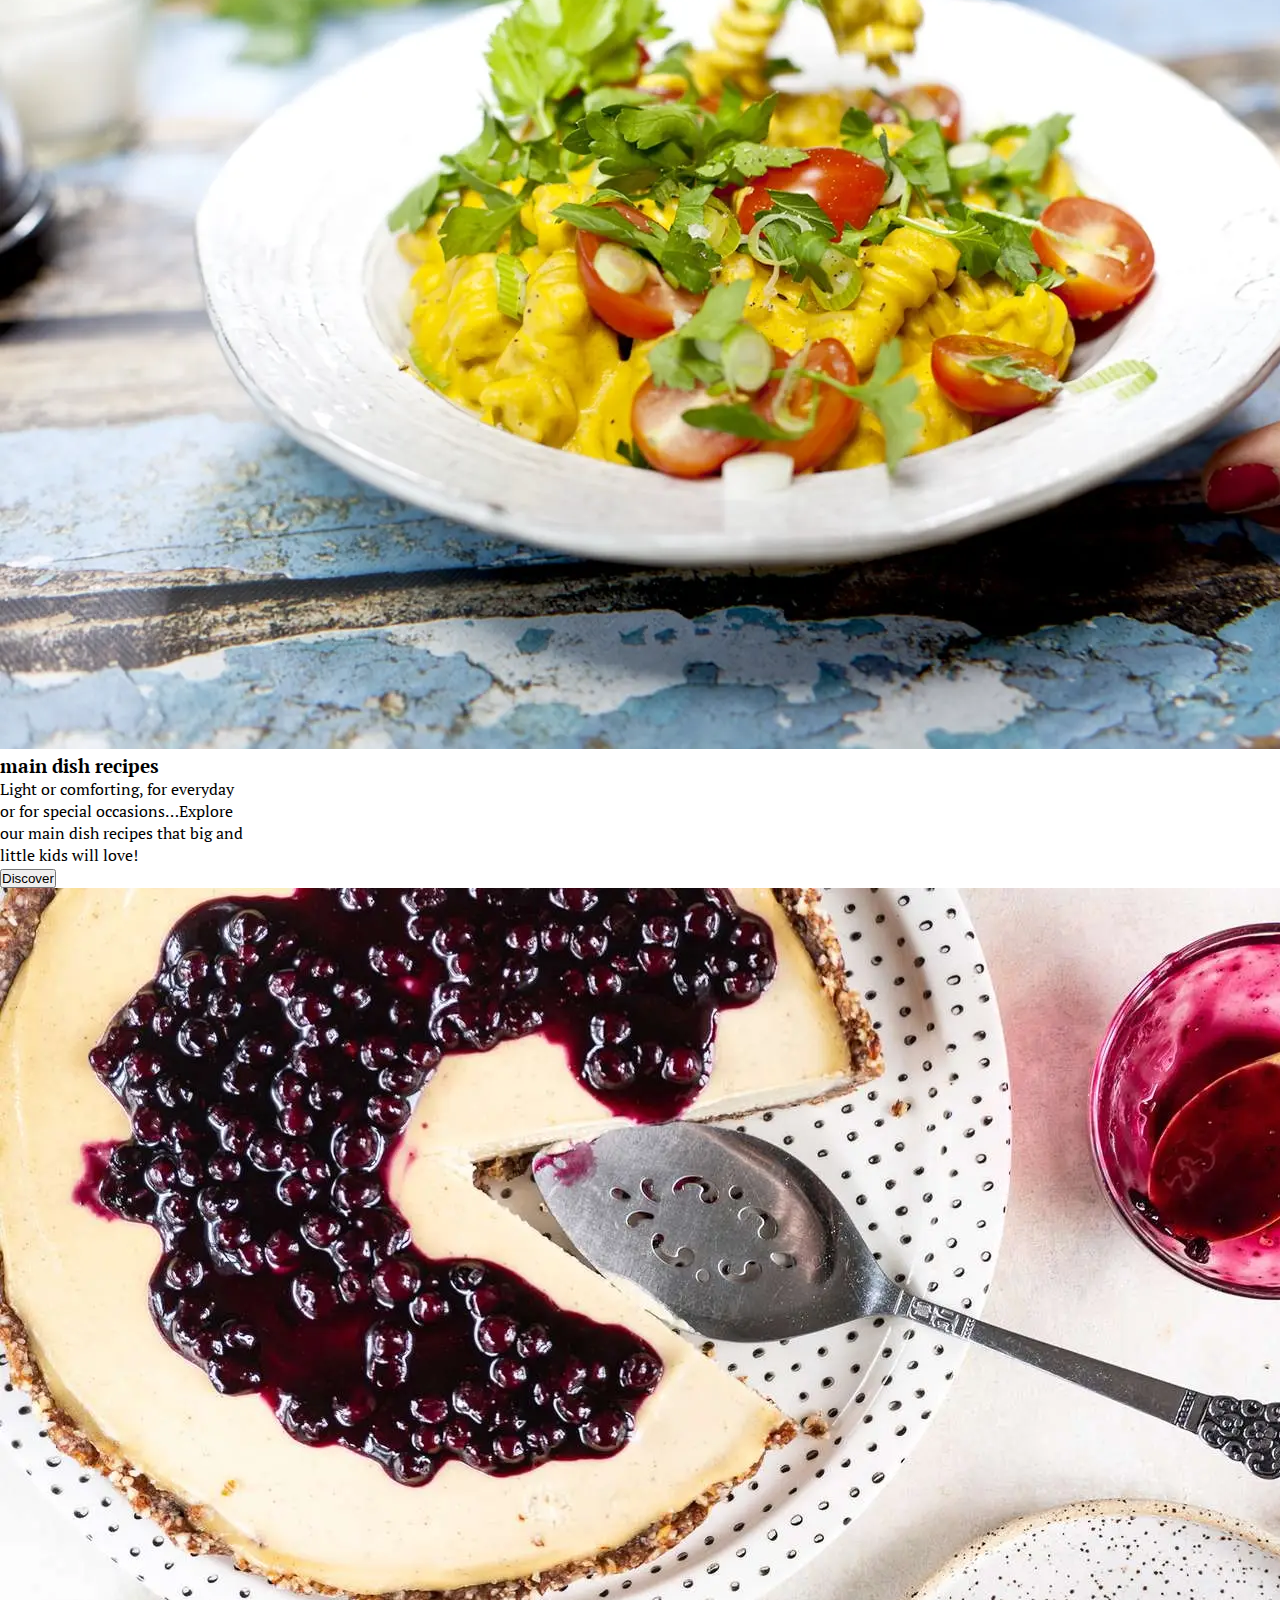
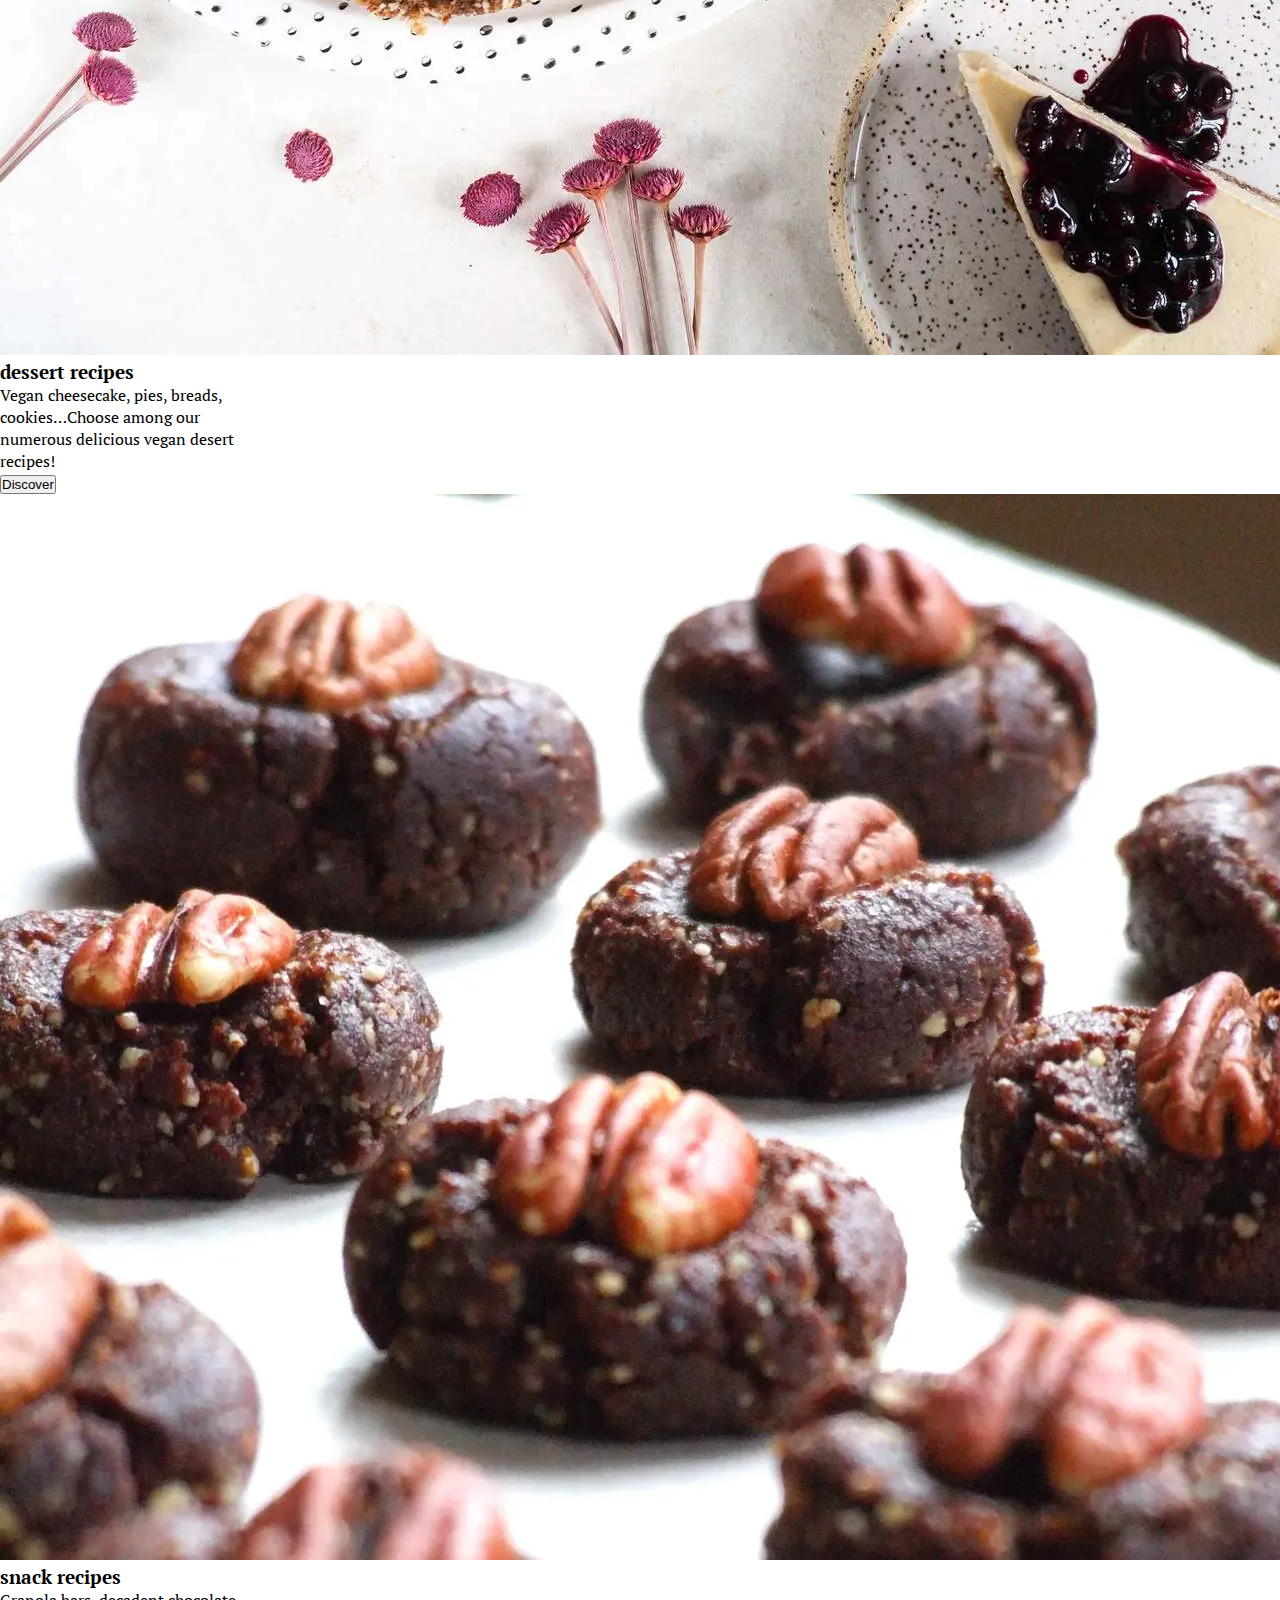
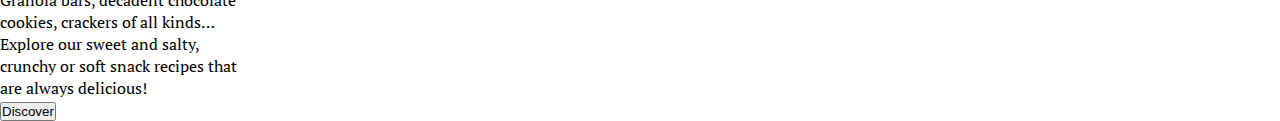
==== commit 8063ca85: "la" ====
--- a/recipe.html
+++ b/recipe.html
@@ -51,7 +51,6 @@
       </div>
   </header>
     <header>
->>>>>>> integration-du-page-recipe
         <h1>Vegan Recipes</h1>
         <p>Whether it’s for our health or that of the planet, eating vegan has its benefits. Our 300 vegan recipes, as decadent as they are healthy, will prove to you that eating plant-based is definitely anything but boring!
         </p>
@@ -163,67 +162,6 @@
          </div>
        
     </div>
-<<<<<<< HEAD
   
-=======
-    <footer>
-      <div class="lastpart">
-          <div class="content">
-              <div class="content1" id="change">
-                  <h5 id="heading1">crave for change</h5>
-                  <p>From breakfast to late-night snack, we have <br> all the organic & gluten-free tasty foods you
-                      <br> need. Let us inspire you to eat more plant- <br> based!
-                  </p>
-                  <img src="ImageAcceuil/logo.png" alt="">
-                  <h5 id="heading2">follow us</h5>
-                  <ul>
-                      <li><a href="https://www.facebook.com/pranafoods.ca/"><i
-                                  class="fa-brands fa-facebook-f"></i></a></li>
-                      <li><a href="https://www.instagram.com/pranafoods.ca/"><i
-                                  class="fa-brands fa-instagram"></i></a></li>
-                      <li><a href="https://www.linkedin.com/company/pranaorganic/"><i
-                                  class="fa-brands fa-linkedin"></i></a></li>
-                  </ul>
-              </div>
-              <div class="content1" id="site">
-                  <h5 id="heading1">on our site</h5>
-                  <div class="site-item">
-                      <ul>
-                          <li><a href="">Shop all</a></li>
-                          <li><a href="">Subscription</a></li>
-                          <li><a href="">Recipes</a></li>
-                          <li><a href="">Contact us</a></li>
-                          <li><a href="">FAQ</a></li>
-                      </ul>
-                      <ul>
-                          <li><a href="">Terms of Services</a></li>
-                          <li><a href="">Privacy Policy</a></li>
-                          <li><a href="">Buying Club</a></li>
-                          <li><a href="">Blog</a></li>
-                          <li><a href="">Refund Policy</a></li>
-                      </ul>
-                  </div>
-              </div>
-              <div class="content1" id="newsletter">
-                  <h5 id="heading1">newsletter</h5>
-                  <p>Subscribe to receive updates, <br> access to exclusive deals, and <br> more.</p>
-                  <div class="submision">
-                      <input type="email" placeholder="Enter your email">
-                      <button type="submit">subscribe</button>
-                  </div>
-              </div>
-          </div>
-      </div>
-      <div class="lastpart1">
-          <select name="cars" id="cars">
-              <option value="volvo">English</option>
-              <option value="saab">english</option>
-              <option value="mercedes">francais</option>
-          </select>
-          <h5> &copy; prana organic</h5>
-          <p>Powered by shopify</p>
-      </div>
-  </footer>
->>>>>>> integration-du-page-recipe
 </body>
 </html>